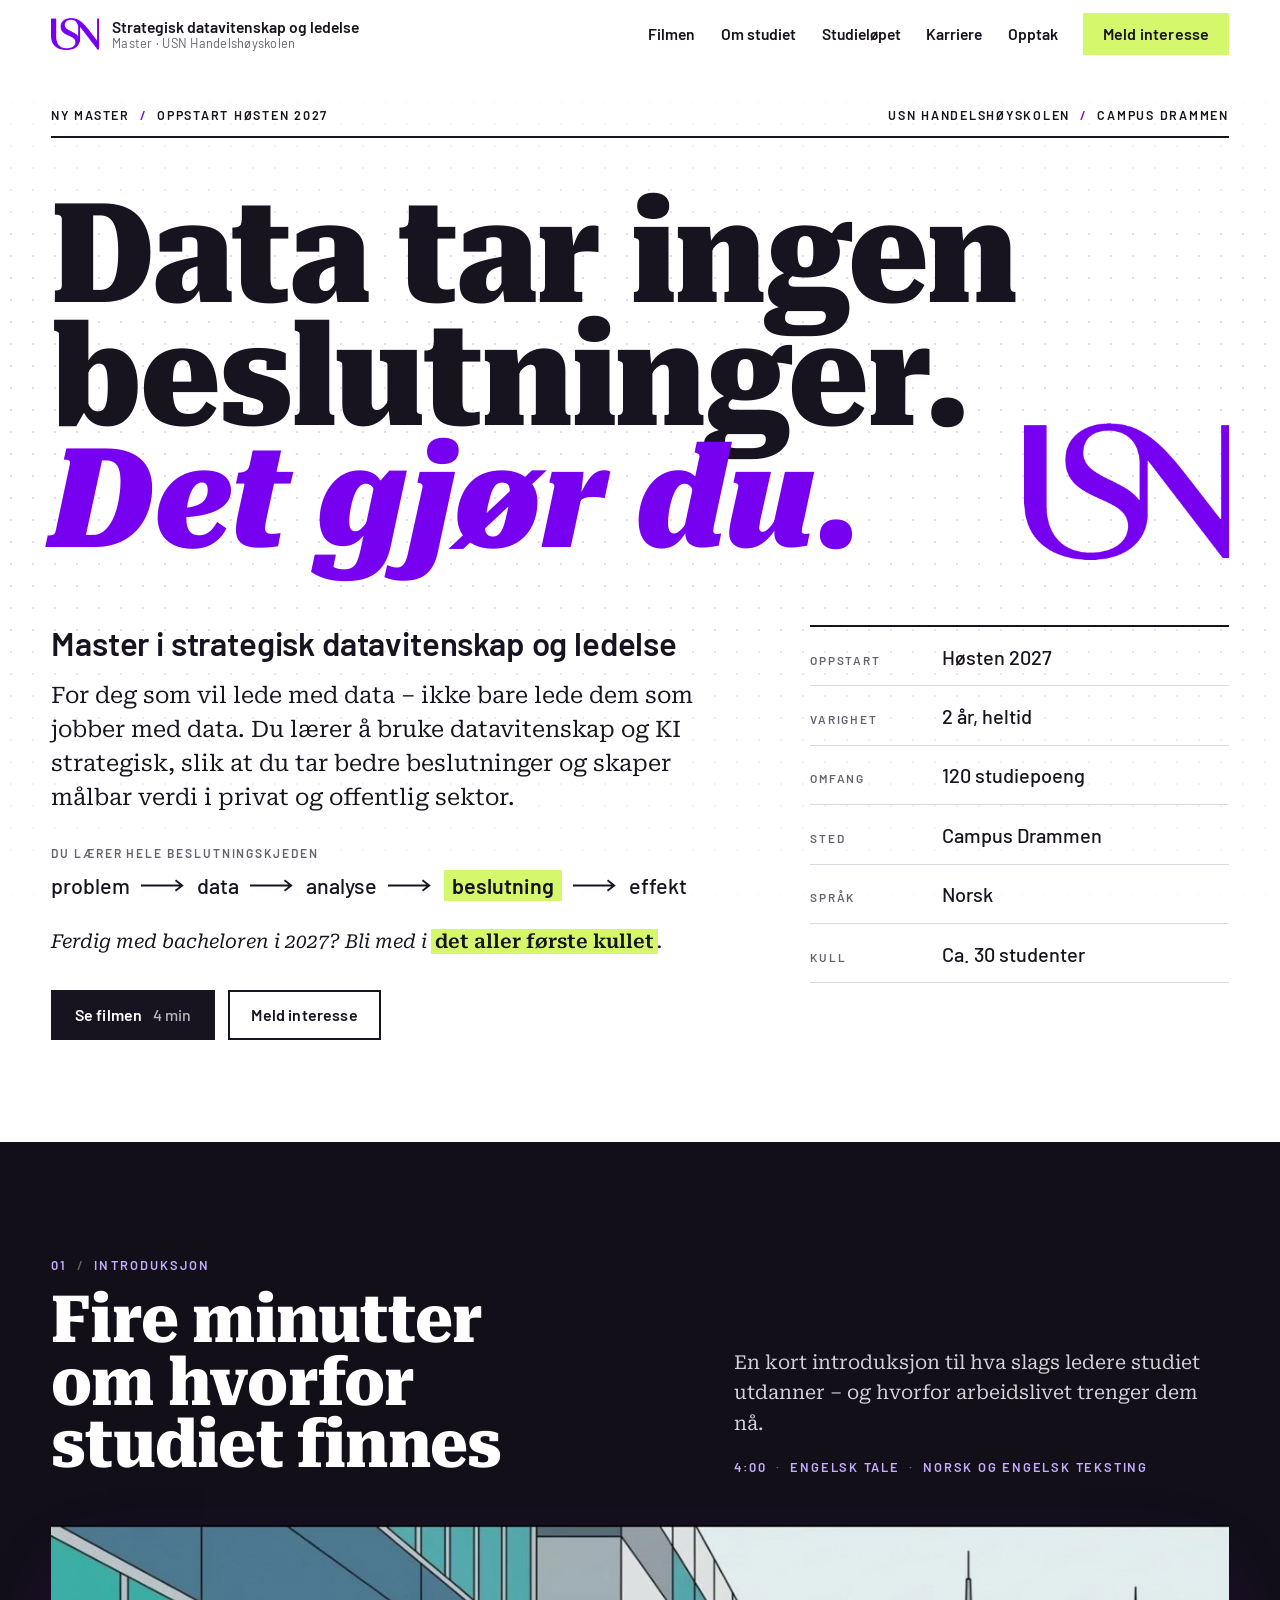
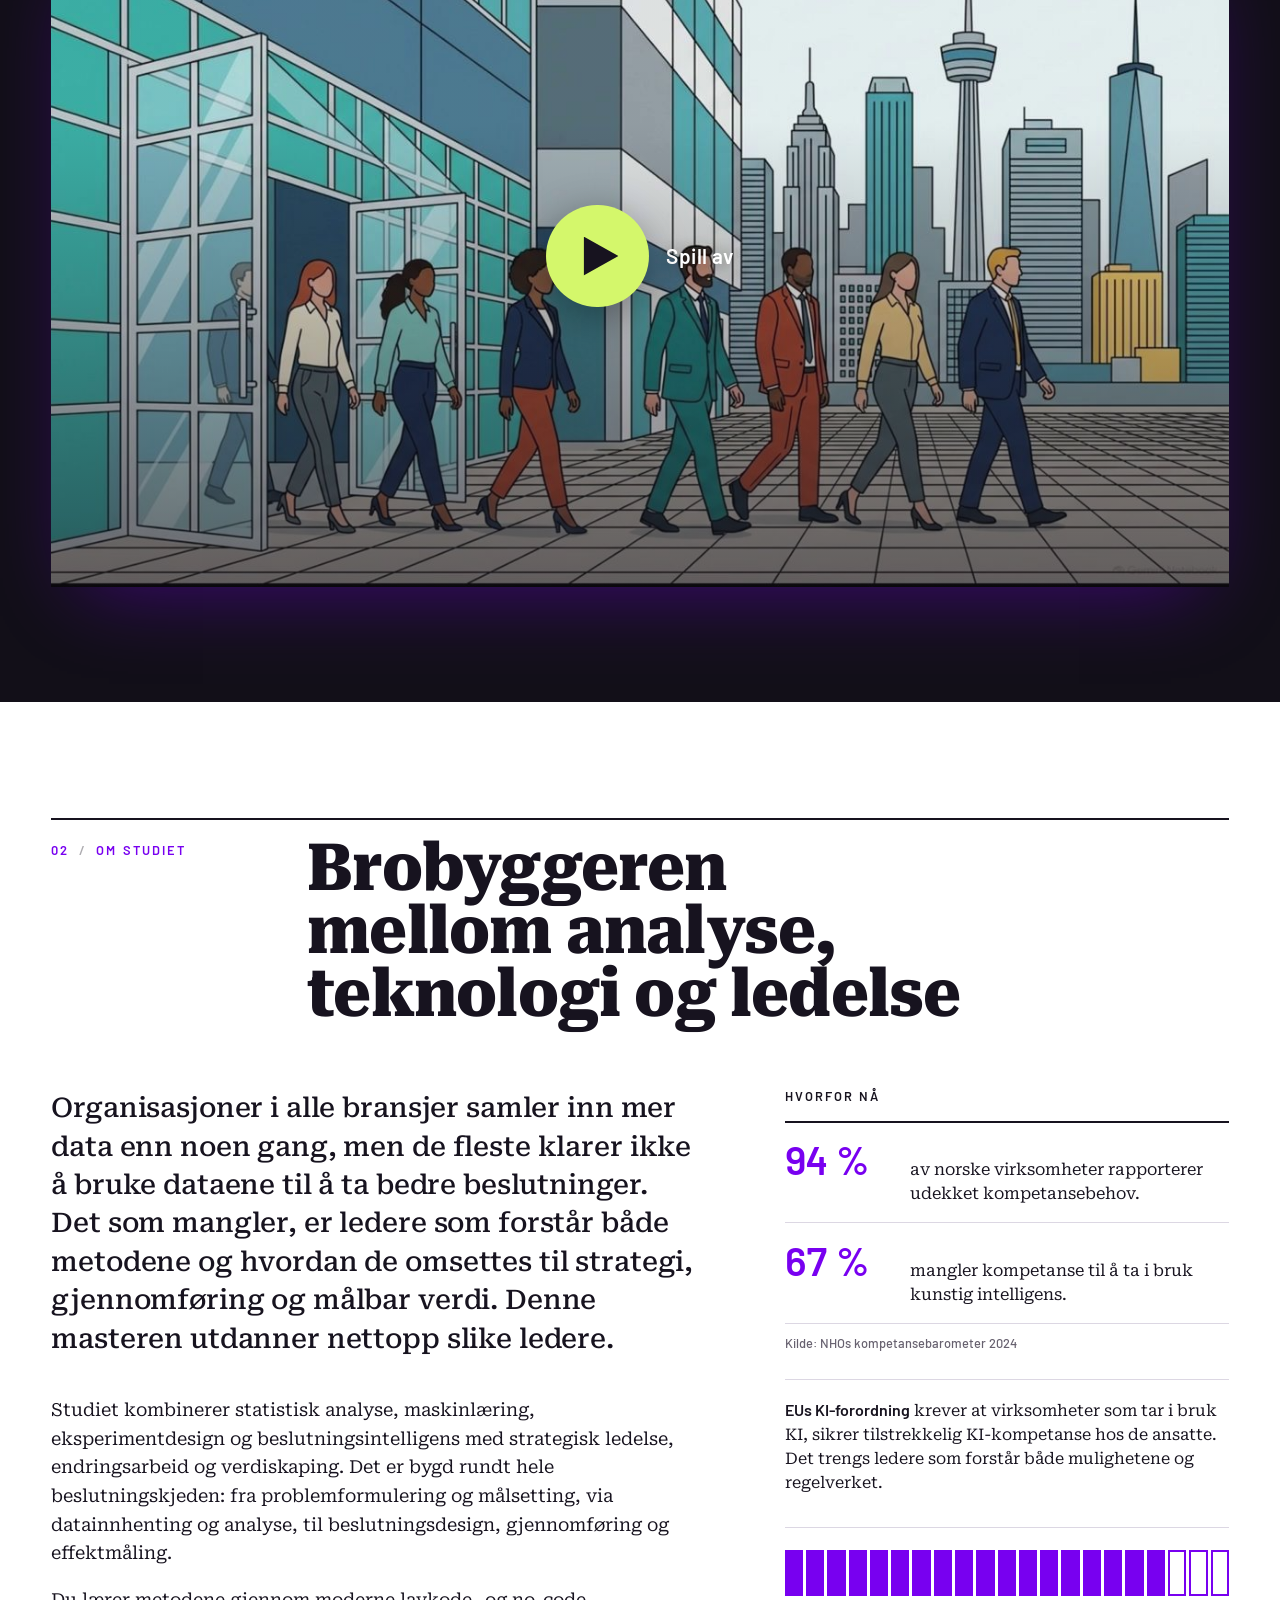
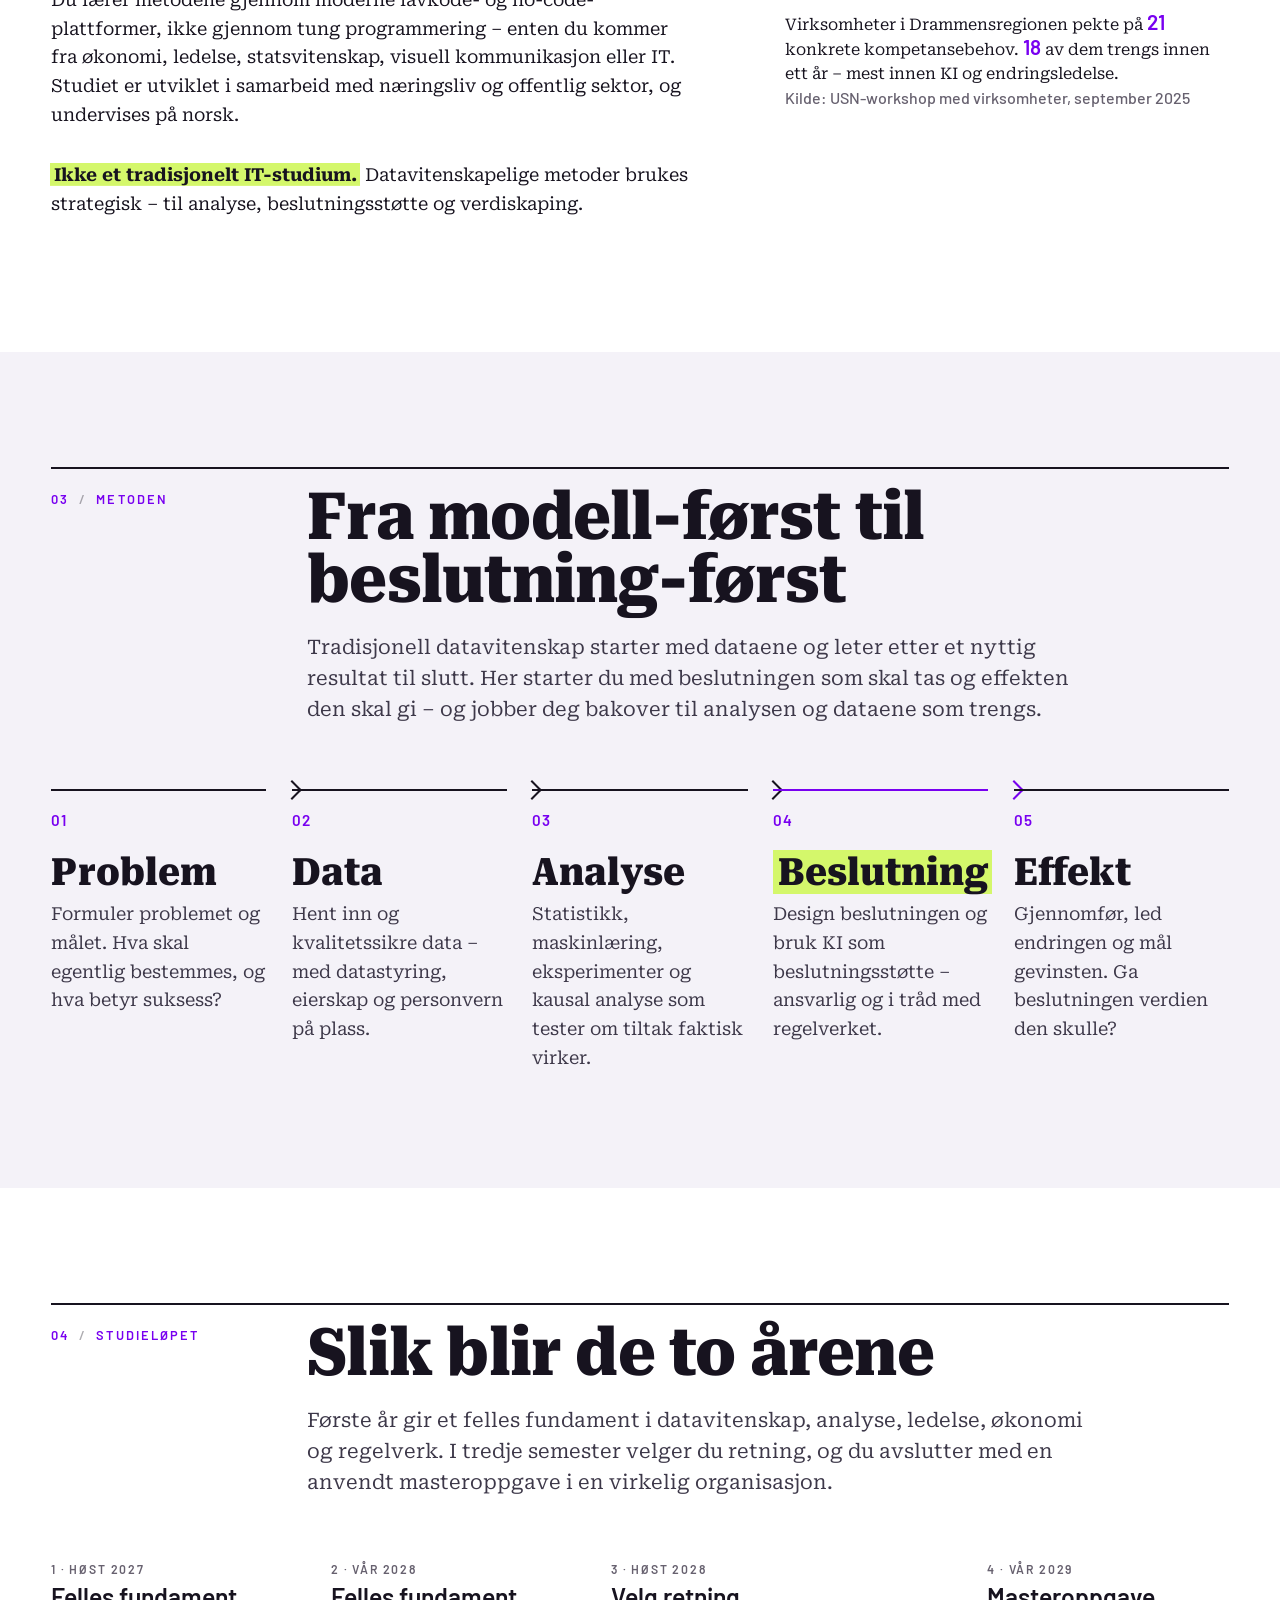
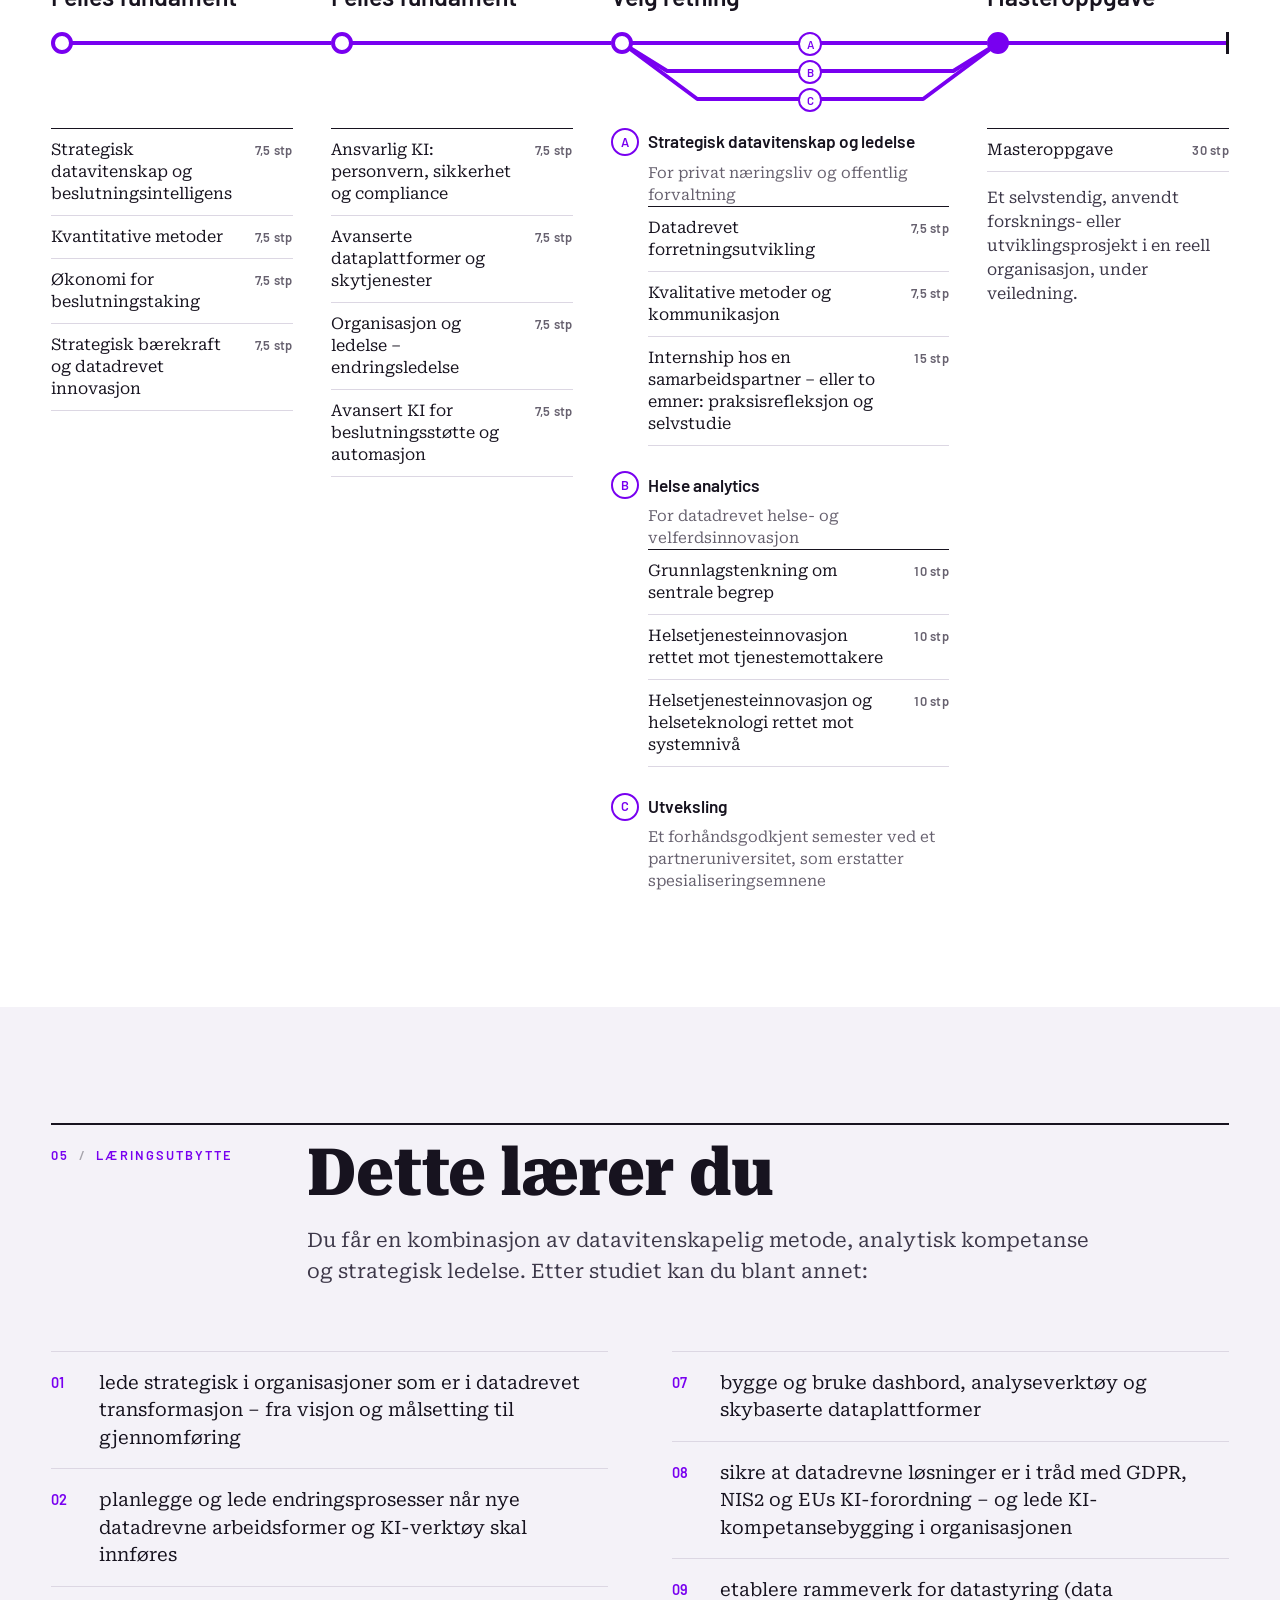
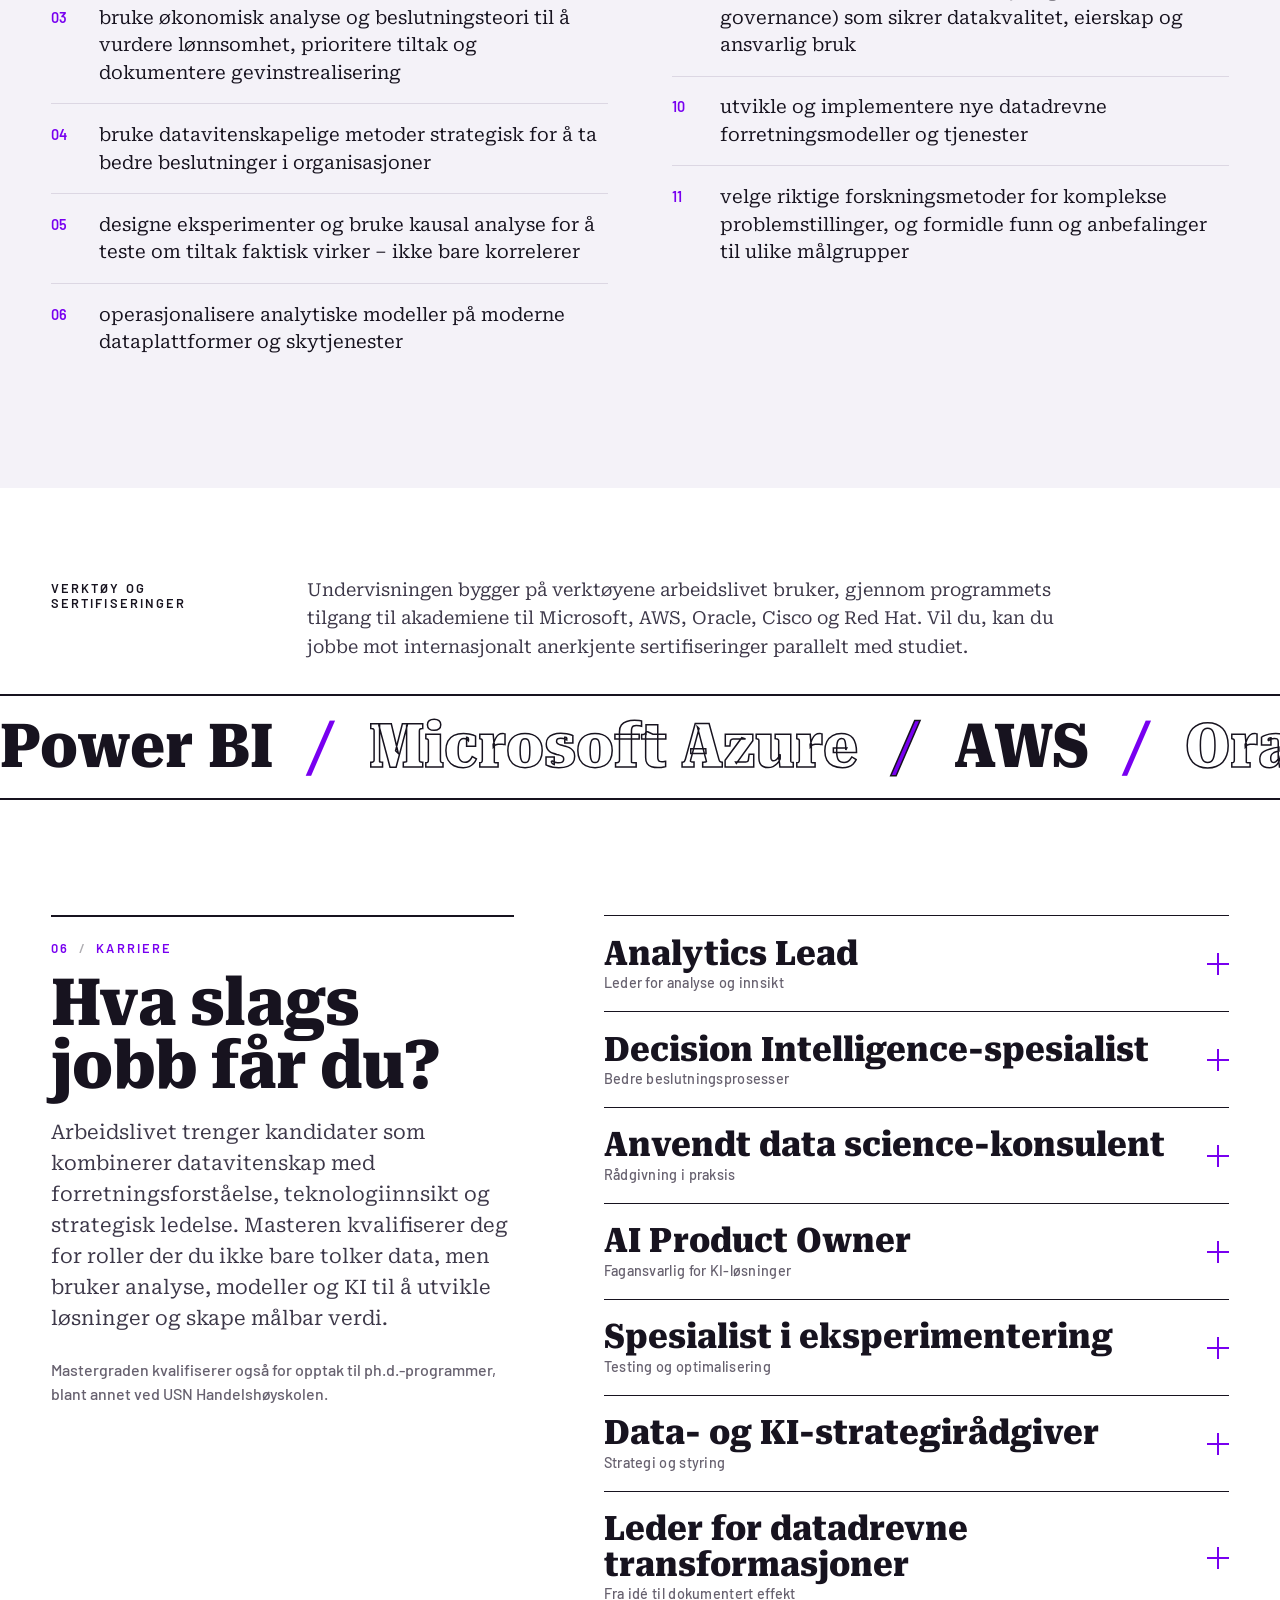
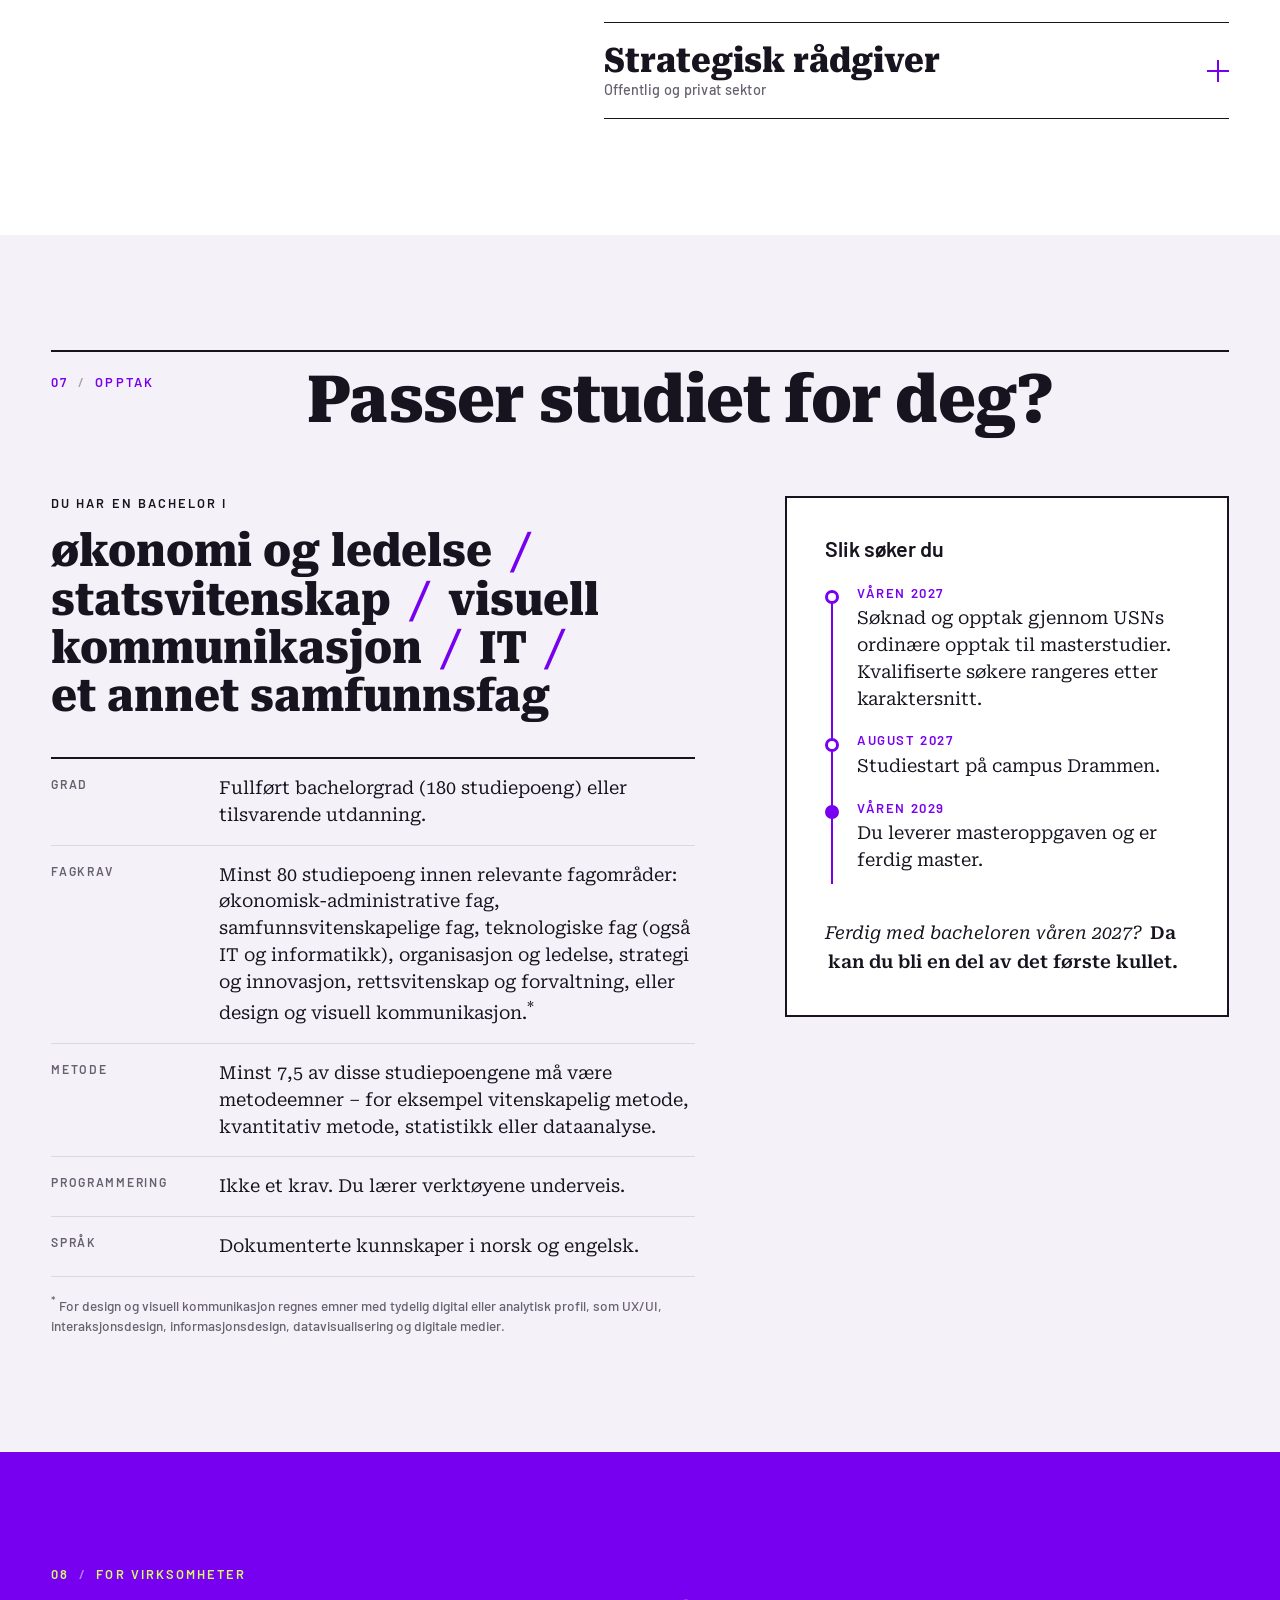
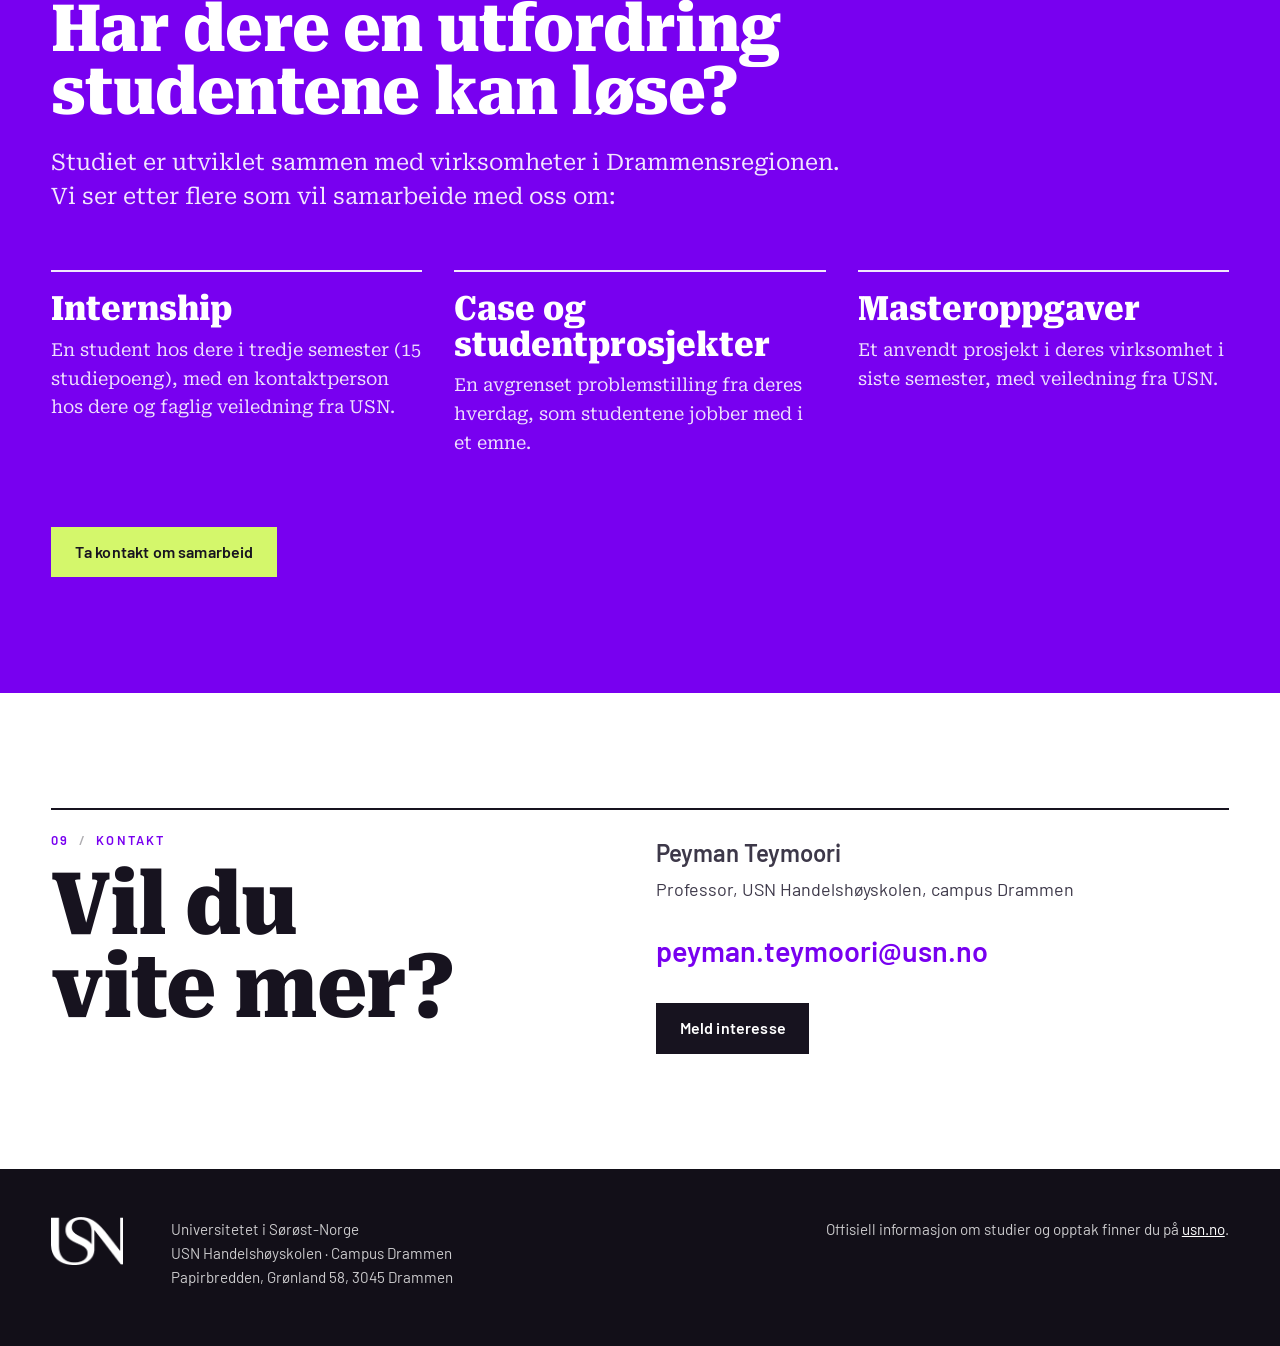
==== sdl/index.html @ 782afc00 "Add website for Master i strategisk datavitenskap og ledelse (/sdl/) Single-page static site with in" ====
<!doctype html>
<html lang="nb">
<head>
  <meta charset="utf-8">
  <meta name="viewport" content="width=device-width, initial-scale=1">
  <title>Master i strategisk datavitenskap og ledelse | USN Handelshøyskolen</title>
  <meta name="description" content="Ny master ved USN Handelshøyskolen i Drammen: lær å bruke datavitenskap og KI strategisk for bedre beslutninger og målbar verdi. To år, 120 studiepoeng, oppstart høsten 2027.">
  <meta name="theme-color" content="#ffffff">
  <link rel="canonical" href="https://peyman-t.github.io/sdl/">
  <link rel="icon" href="assets/img/favicon-32.png" sizes="32x32" type="image/png">
  <link rel="apple-touch-icon" href="assets/img/apple-touch-icon.png">
  <link rel="preload" href="assets/fonts/roboto-serif-normal.woff2" as="font" type="font/woff2" crossorigin>
  <link rel="preload" href="assets/fonts/barlow-600.woff2" as="font" type="font/woff2" crossorigin>
  <link rel="stylesheet" href="assets/css/style.css">

  <meta property="og:type" content="website">
  <meta property="og:locale" content="nb_NO">
  <meta property="og:site_name" content="USN Handelshøyskolen">
  <meta property="og:title" content="Master i strategisk datavitenskap og ledelse">
  <meta property="og:description" content="Data tar ingen beslutninger. Det gjør du. Ny master ved USN Handelshøyskolen, campus Drammen – oppstart høsten 2027.">
  <meta property="og:url" content="https://peyman-t.github.io/sdl/">
  <meta property="og:image" content="https://peyman-t.github.io/sdl/assets/img/og-image.png">
  <meta property="og:image:width" content="1200">
  <meta property="og:image:height" content="630">
  <meta name="twitter:card" content="summary_large_image">

  <script>document.documentElement.classList.add('js');</script>
  <script type="application/ld+json">
  {
    "@context": "https://schema.org",
    "@type": "EducationalOccupationalProgram",
    "name": "Master i strategisk datavitenskap og ledelse",
    "alternateName": "Master in Strategic Data Science and Management",
    "description": "Tverrfaglig masterprogram som kombinerer datavitenskapelige metoder og KI med strategisk ledelse, endringsledelse og verdiskaping.",
    "url": "https://peyman-t.github.io/sdl/",
    "provider": {
      "@type": "CollegeOrUniversity",
      "name": "Universitetet i Sørøst-Norge (USN), USN Handelshøyskolen",
      "url": "https://www.usn.no"
    },
    "educationalCredentialAwarded": "Mastergrad, 120 studiepoeng",
    "numberOfCredits": 120,
    "timeToComplete": "P2Y",
    "educationalProgramMode": "full-time",
    "inLanguage": "nb",
    "startDate": "2027-08",
    "maximumEnrollment": 30,
    "programPrerequisites": "Bachelorgrad (180 studiepoeng) med minst 80 studiepoeng i relevante fagområder, hvorav minst 7,5 studiepoeng metode.",
    "location": {
      "@type": "Place",
      "name": "USN campus Drammen",
      "address": {
        "@type": "PostalAddress",
        "streetAddress": "Grønland 58",
        "postalCode": "3045",
        "addressLocality": "Drammen",
        "addressCountry": "NO"
      }
    }
  }
  </script>
</head>
<body>
<a class="skip" href="#innhold">Hopp til innhold</a>

<header class="site-header">
  <div class="wrap header-inner">
    <a class="brand" href="#innhold">
      <img src="assets/img/usn-logo.png" alt="USN" width="48" height="32">
      <span class="brand-text"><b>Strategisk datavitenskap og ledelse</b><span>Master · USN Handelshøyskolen</span></span>
    </a>
    <button class="menu-toggle" type="button" aria-expanded="false" aria-controls="nav">Meny</button>
    <nav id="nav" class="nav" aria-label="Hovedmeny">
      <a href="#film">Filmen</a>
      <a href="#om">Om studiet</a>
      <a href="#studielopet">Studieløpet</a>
      <a href="#karriere">Karriere</a>
      <a href="#opptak">Opptak</a>
      <a class="btn btn--lime nav-cta" href="mailto:peyman.teymoori@usn.no?subject=Meld%20interesse%3A%20Master%20i%20strategisk%20datavitenskap%20og%20ledelse">Meld interesse</a>
    </nav>
  </div>
  <div class="progress" aria-hidden="true"></div>
</header>

<main id="innhold">

  <!-- ======================= HERO ======================= -->
  <section class="hero" id="start" aria-labelledby="hero-title">
    <div class="wrap">
      <div class="masthead">
        <span>Ny master <i>/</i> Oppstart høsten 2027</span>
        <span>USN Handelshøyskolen <i>/</i> Campus Drammen</span>
      </div>

      <div class="hero-head">
        <h1 id="hero-title"><span>Data tar ingen</span> <span>beslutninger.</span> <em>Det gjør du.</em></h1>
        <img class="hero-logo" src="assets/img/usn-logo.png" alt="" width="300" height="200">
      </div>

      <div class="hero-grid">
        <div class="hero-main">
          <p class="program">Master i strategisk datavitenskap og ledelse</p>
          <p class="lead">For deg som vil lede med data – ikke bare lede dem som jobber med data. Du lærer å bruke datavitenskap og KI strategisk, slik at du tar bedre beslutninger og skaper målbar verdi i privat og offentlig sektor.</p>

          <div class="chain">
            <p class="chain-k">Du lærer hele beslutningskjeden</p>
            <ol>
              <li>problem</li>
              <li>data</li>
              <li>analyse</li>
              <li class="is-key"><mark>beslutning</mark></li>
              <li>effekt</li>
            </ol>
          </div>

          <p class="first" data-reveal>Ferdig med bacheloren i 2027? Bli med i <mark class="marker">det aller første kullet</mark>.</p>

          <div class="actions">
            <a class="btn btn--ink" href="#film">Se filmen <span class="btn-meta">4 min</span></a>
            <a class="btn btn--line" href="mailto:peyman.teymoori@usn.no?subject=Meld%20interesse%3A%20Master%20i%20strategisk%20datavitenskap%20og%20ledelse">Meld interesse</a>
          </div>
        </div>

        <dl class="spec" aria-label="Fakta om studiet">
          <div><dt>Oppstart</dt><dd>Høsten 2027</dd></div>
          <div><dt>Varighet</dt><dd>2 år, heltid</dd></div>
          <div><dt>Omfang</dt><dd>120 studiepoeng</dd></div>
          <div><dt>Sted</dt><dd>Campus Drammen</dd></div>
          <div><dt>Språk</dt><dd>Norsk</dd></div>
          <div><dt>Kull</dt><dd>Ca. 30 studenter</dd></div>
        </dl>
      </div>
    </div>
  </section>

  <!-- ======================= FILM ======================= -->
  <section class="film" id="film" aria-labelledby="film-title">
    <div class="wrap">
      <div class="film-head">
        <div>
          <p class="kicker kicker--soft">01 <i>/</i> Introduksjon</p>
          <h2 id="film-title">Fire minutter om hvorfor studiet finnes</h2>
        </div>
        <div class="film-text">
          <p>En kort introduksjon til hva slags ledere studiet utdanner – og hvorfor arbeidslivet trenger dem nå.</p>
          <p class="film-meta">4:00 <i>·</i> Engelsk tale <i>·</i> Norsk og engelsk teksting</p>
        </div>
      </div>

      <figure class="player">
        <video controls preload="none" playsinline poster="assets/img/poster.jpg" width="1280" height="720">
          <source src="assets/video/sdl-720p.mp4" type="video/mp4" media="(max-width: 900px)">
          <source src="assets/video/sdl-1080p.mp4" type="video/mp4">
          <track kind="subtitles" src="assets/video/sdl-nb.vtt" srclang="nb" label="Norsk" default>
          <track kind="captions" src="assets/video/sdl-en.vtt" srclang="en" label="English">
          <p>Nettleseren din kan ikke spille av videoen. <a href="assets/video/sdl-1080p.mp4">Last ned filmen (MP4)</a>.</p>
        </video>
        <button class="play" type="button" aria-label="Spill av introduksjonsfilmen (4 minutter)">
          <span class="play-icon" aria-hidden="true"></span>
          <span class="play-text" aria-hidden="true">Spill av</span>
        </button>
      </figure>
    </div>
  </section>

  <!-- ======================= OM STUDIET ======================= -->
  <section class="section" id="om" aria-labelledby="om-title">
    <div class="wrap">
      <header class="sec-head">
        <p class="kicker">02 <i>/</i> Om studiet</p>
        <h2 id="om-title">Brobyggeren mellom analyse, teknologi og ledelse</h2>
      </header>

      <div class="om-grid">
        <div class="prose">
          <p class="big">Organisasjoner i alle bransjer samler inn mer data enn noen gang, men de fleste klarer ikke å bruke dataene til å ta bedre beslutninger. Det som mangler, er ledere som forstår både metodene og hvordan de omsettes til strategi, gjennomføring og målbar verdi. Denne masteren utdanner nettopp slike ledere.</p>
          <p>Studiet kombinerer statistisk analyse, maskinlæring, eksperimentdesign og beslutningsintelligens med strategisk ledelse, endringsarbeid og verdiskaping. Det er bygd rundt hele beslutningskjeden: fra problemformulering og målsetting, via datainnhenting og analyse, til beslutningsdesign, gjennomføring og effektmåling.</p>
          <p>Du lærer metodene gjennom moderne lavkode- og no-code-plattformer, ikke gjennom tung programmering – enten du kommer fra økonomi, ledelse, statsvitenskap, visuell kommunikasjon eller IT. Studiet er utviklet i samarbeid med næringsliv og offentlig sektor, og undervises på norsk.</p>
          <p class="callout" data-reveal><mark class="marker">Ikke et tradisjonelt IT-studium.</mark> Datavitenskapelige metoder brukes strategisk – til analyse, beslutningsstøtte og verdiskaping.</p>
        </div>

        <aside class="why" aria-labelledby="why-title">
          <h3 id="why-title" class="kicker kicker--ink">Hvorfor nå</h3>
          <dl class="stats">
            <div><dt>94&nbsp;%</dt><dd>av norske virksomheter rapporterer udekket kompetansebehov.</dd></div>
            <div><dt>67&nbsp;%</dt><dd>mangler kompetanse til å ta i bruk kunstig intelligens.</dd></div>
          </dl>
          <p class="src">Kilde: NHOs kompetansebarometer 2024</p>
          <p class="aiact"><strong>EUs KI-forordning</strong> krever at virksomheter som tar i bruk KI, sikrer tilstrekkelig KI-kompetanse hos de ansatte. Det trengs ledere som forstår både mulighetene og regelverket.</p>

          <div class="needs" data-reveal>
            <div class="bars" aria-hidden="true">
              <i style="--i:0"></i><i style="--i:1"></i><i style="--i:2"></i><i style="--i:3"></i><i style="--i:4"></i><i style="--i:5"></i><i style="--i:6"></i><i style="--i:7"></i><i style="--i:8"></i><i style="--i:9"></i><i style="--i:10"></i><i style="--i:11"></i><i style="--i:12"></i><i style="--i:13"></i><i style="--i:14"></i><i style="--i:15"></i><i style="--i:16"></i><i style="--i:17"></i><i class="o" style="--i:18"></i><i class="o" style="--i:19"></i><i class="o" style="--i:20"></i>
            </div>
            <p>Virksomheter i Drammensregionen pekte på <strong>21</strong> konkrete kompetansebehov. <strong>18</strong> av dem trengs innen ett år – mest innen KI og endringsledelse.</p>
            <p class="src">Kilde: USN-workshop med virksomheter, september 2025</p>
          </div>
        </aside>
      </div>
    </div>
  </section>

  <!-- ======================= METODEN ======================= -->
  <section class="section section--tint" id="metoden" aria-labelledby="metode-title">
    <div class="wrap">
      <header class="sec-head">
        <p class="kicker">03 <i>/</i> Metoden</p>
        <div>
          <h2 id="metode-title">Fra modell-først til beslutning-først</h2>
          <p class="sec-intro">Tradisjonell datavitenskap starter med dataene og leter etter et nyttig resultat til slutt. Her starter du med beslutningen som skal tas og effekten den skal gi – og jobber deg bakover til analysen og dataene som trengs.</p>
        </div>
      </header>

      <ol class="steps">
        <li><span class="n">01</span><h3>Problem</h3><p>Formuler problemet og målet. Hva skal egentlig bestemmes, og hva betyr suksess?</p></li>
        <li><span class="n">02</span><h3>Data</h3><p>Hent inn og kvalitetssikre data – med datastyring, eierskap og personvern på plass.</p></li>
        <li><span class="n">03</span><h3>Analyse</h3><p>Statistikk, maskinlæring, eksperimenter og kausal analyse som tester om tiltak faktisk virker.</p></li>
        <li class="is-key"><span class="n">04</span><h3><mark>Beslutning</mark></h3><p>Design beslutningen og bruk KI som beslutningsstøtte – ansvarlig og i tråd med regelverket.</p></li>
        <li><span class="n">05</span><h3>Effekt</h3><p>Gjennomfør, led endringen og mål gevinsten. Ga beslutningen verdien den skulle?</p></li>
      </ol>
    </div>
  </section>

  <!-- ======================= STUDIELØPET ======================= -->
  <section class="section" id="studielopet" aria-labelledby="lop-title">
    <div class="wrap">
      <header class="sec-head">
        <p class="kicker">04 <i>/</i> Studieløpet</p>
        <div>
          <h2 id="lop-title">Slik blir de to årene</h2>
          <p class="sec-intro">Første år gir et felles fundament i datavitenskap, analyse, ledelse, økonomi og regelverk. I tredje semester velger du retning, og du avslutter med en anvendt masteroppgave i en virkelig organisasjon.</p>
        </div>
      </header>

      <ol class="route" data-reveal>
        <li class="sem">
          <p class="when">1 · Høst 2027</p>
          <h3 class="what">Felles fundament</h3>
          <div class="stoprow" aria-hidden="true"><span class="stop"></span></div>
          <ul class="courses">
            <li><span>Strategisk datavitenskap og beslutningsintelligens</span><b>7,5 stp</b></li>
            <li><span>Kvantitative metoder</span><b>7,5 stp</b></li>
            <li><span>Økonomi for beslutningstaking</span><b>7,5 stp</b></li>
            <li><span>Strategisk bærekraft og datadrevet innovasjon</span><b>7,5 stp</b></li>
          </ul>
        </li>
        <li class="sem">
          <p class="when">2 · Vår 2028</p>
          <h3 class="what">Felles fundament</h3>
          <div class="stoprow" aria-hidden="true"><span class="stop"></span></div>
          <ul class="courses">
            <li><span>Ansvarlig KI: personvern, sikkerhet og compliance</span><b>7,5 stp</b></li>
            <li><span>Avanserte dataplattformer og skytjenester</span><b>7,5 stp</b></li>
            <li><span>Organisasjon og ledelse – endringsledelse</span><b>7,5 stp</b></li>
            <li><span>Avansert KI for beslutningsstøtte og automasjon</span><b>7,5 stp</b></li>
          </ul>
        </li>
        <li class="sem sem--branch">
          <p class="when">3 · Høst 2028</p>
          <h3 class="what">Velg retning</h3>
          <div class="stoprow" aria-hidden="true">
            <span class="stop"></span>
            <svg class="branch" viewBox="0 0 100 50" preserveAspectRatio="none" focusable="false">
              <path d="M0 0 L12 25 H88 L100 0"/>
              <path d="M0 0 L20 50 H80 L100 0"/>
            </svg>
            <span class="branch-tag" style="--y:0">A</span>
            <span class="branch-tag" style="--y:1">B</span>
            <span class="branch-tag" style="--y:2">C</span>
          </div>
          <div class="tracks">
            <section class="track" aria-label="Retning A: Strategisk datavitenskap og ledelse">
              <h4><span class="badge">A</span>Strategisk datavitenskap og ledelse</h4>
              <p class="track-for">For privat næringsliv og offentlig forvaltning</p>
              <ul class="courses">
                <li><span>Datadrevet forretningsutvikling</span><b>7,5 stp</b></li>
                <li><span>Kvalitative metoder og kommunikasjon</span><b>7,5 stp</b></li>
                <li><span>Internship hos en samarbeidspartner – eller to emner: praksisrefleksjon og selvstudie</span><b>15 stp</b></li>
              </ul>
            </section>
            <section class="track" aria-label="Retning B: Helse analytics">
              <h4><span class="badge">B</span>Helse analytics</h4>
              <p class="track-for">For datadrevet helse- og velferdsinnovasjon</p>
              <ul class="courses">
                <li><span>Grunnlagstenkning om sentrale begrep</span><b>10 stp</b></li>
                <li><span>Helsetjenesteinnovasjon rettet mot tjenestemottakere</span><b>10 stp</b></li>
                <li><span>Helsetjenesteinnovasjon og helseteknologi rettet mot systemnivå</span><b>10 stp</b></li>
              </ul>
            </section>
            <section class="track" aria-label="Retning C: Utveksling">
              <h4><span class="badge">C</span>Utveksling</h4>
              <p class="track-for">Et forhåndsgodkjent semester ved et partneruniversitet, som erstatter spesialiseringsemnene</p>
            </section>
          </div>
        </li>
        <li class="sem sem--end">
          <p class="when">4 · Vår 2029</p>
          <h3 class="what">Masteroppgave</h3>
          <div class="stoprow" aria-hidden="true"><span class="stop"></span></div>
          <ul class="courses">
            <li><span>Masteroppgave</span><b>30 stp</b></li>
          </ul>
          <p class="thesis">Et selvstendig, anvendt forsknings- eller utviklingsprosjekt i en reell organisasjon, under veiledning.</p>
        </li>
      </ol>
    </div>
  </section>

  <!-- ======================= LÆRINGSUTBYTTE ======================= -->
  <section class="section section--tint" id="laering" aria-labelledby="laering-title">
    <div class="wrap">
      <header class="sec-head">
        <p class="kicker">05 <i>/</i> Læringsutbytte</p>
        <div>
          <h2 id="laering-title">Dette lærer du</h2>
          <p class="sec-intro">Du får en kombinasjon av datavitenskapelig metode, analytisk kompetanse og strategisk ledelse. Etter studiet kan du blant annet:</p>
        </div>
      </header>
      <ol class="outcomes">
        <li>lede strategisk i organisasjoner som er i datadrevet transformasjon – fra visjon og målsetting til gjennomføring</li>
        <li>planlegge og lede endringsprosesser når nye datadrevne arbeidsformer og KI-verktøy skal innføres</li>
        <li>bruke økonomisk analyse og beslutningsteori til å vurdere lønnsomhet, prioritere tiltak og dokumentere gevinstrealisering</li>
        <li>bruke datavitenskapelige metoder strategisk for å ta bedre beslutninger i organisasjoner</li>
        <li>designe eksperimenter og bruke kausal analyse for å teste om tiltak faktisk virker – ikke bare korrelerer</li>
        <li>operasjonalisere analytiske modeller på moderne dataplattformer og skytjenester</li>
        <li>bygge og bruke dashbord, analyseverktøy og skybaserte dataplattformer</li>
        <li>sikre at datadrevne løsninger er i tråd med GDPR, NIS2 og EUs KI-forordning – og lede KI-kompetansebygging i organisasjonen</li>
        <li>etablere rammeverk for datastyring (data governance) som sikrer datakvalitet, eierskap og ansvarlig bruk</li>
        <li>utvikle og implementere nye datadrevne forretningsmodeller og tjenester</li>
        <li>velge riktige forskningsmetoder for komplekse problemstillinger, og formidle funn og anbefalinger til ulike målgrupper</li>
      </ol>
    </div>
  </section>

  <!-- ======================= VERKTØY ======================= -->
  <section class="tools" aria-labelledby="tools-title">
    <div class="wrap tools-head">
      <h2 id="tools-title" class="kicker kicker--ink">Verktøy og sertifiseringer</h2>
      <p>Undervisningen bygger på verktøyene arbeidslivet bruker, gjennom programmets tilgang til akademiene til Microsoft, AWS, Oracle, Cisco og Red Hat. Vil du, kan du jobbe mot internasjonalt anerkjente sertifiseringer parallelt med studiet.</p>
    </div>
    <div class="marquee" aria-hidden="true">
      <div class="marquee-track">
        <span>Power BI</span><span class="o">Microsoft Azure</span><span>AWS</span><span class="o">Oracle</span><span>Microsoft Learn for Educators</span><span class="o">AWS Academy</span><span>Oracle Academy</span><span class="o">Cisco Networking Academy</span><span>Red Hat Academy</span>
        <span>Power BI</span><span class="o">Microsoft Azure</span><span>AWS</span><span class="o">Oracle</span><span>Microsoft Learn for Educators</span><span class="o">AWS Academy</span><span>Oracle Academy</span><span class="o">Cisco Networking Academy</span><span>Red Hat Academy</span>
      </div>
    </div>
    <ul class="sr-only">
      <li>Power BI</li><li>Microsoft Azure</li><li>AWS</li><li>Oracle</li><li>Microsoft Learn for Educators</li><li>AWS Academy</li><li>Oracle Academy</li><li>Cisco Networking Academy</li><li>Red Hat Academy</li>
    </ul>
  </section>

  <!-- ======================= KARRIERE ======================= -->
  <section class="section" id="karriere" aria-labelledby="karriere-title">
    <div class="wrap career-grid">
      <header class="career-head">
        <p class="kicker">06 <i>/</i> Karriere</p>
        <h2 id="karriere-title">Hva slags jobb får du?</h2>
        <p class="sec-intro">Arbeidslivet trenger kandidater som kombinerer datavitenskap med forretningsforståelse, teknologiinnsikt og strategisk ledelse. Masteren kvalifiserer deg for roller der du ikke bare tolker data, men bruker analyse, modeller og KI til å utvikle løsninger og skape målbar verdi.</p>
        <p class="phd">Mastergraden kvalifiserer også for opptak til ph.d.-programmer, blant annet ved USN Handelshøyskolen.</p>
      </header>

      <div class="roles">
        <details>
          <summary><span class="role">Analytics Lead</span><span class="role-sub">Leder for analyse og innsikt</span></summary>
          <p>Led analytisk arbeid og koble data, modeller og beslutninger tettere sammen. Rollen passer i både privat og offentlig sektor, der behovet øker for folk som kombinerer analytisk dybde med strategisk forståelse.</p>
        </details>
        <details>
          <summary><span class="role">Decision Intelligence-spesialist</span><span class="role-sub">Bedre beslutningsprosesser</span></summary>
          <p>Bruk data, analytiske modeller, eksperimentering og KI til å forbedre beslutningsprosesser – i skjæringspunktet mellom datavitenskap, ledelse og operativ styring.</p>
        </details>
        <details>
          <summary><span class="role">Anvendt data science-konsulent</span><span class="role-sub">Rådgivning i praksis</span></summary>
          <p>Hjelp virksomheter å ta i bruk statistisk analyse, prediktive modeller, eksperimentdesign og moderne dataplattformer. Aktuelt i konsulentmiljøer, teknologiselskaper og større virksomheter med egne analyseteam.</p>
        </details>
        <details>
          <summary><span class="role">AI Product Owner</span><span class="role-sub">Fagansvarlig for KI-løsninger</span></summary>
          <p>Utvikle, prioriter og implementer KI- og analysebaserte løsninger som faktisk løser virksomhetens behov. Rollen krever at du forstår teknologi, data, verdiskaping og organisatorisk endring.</p>
        </details>
        <details>
          <summary><span class="role">Spesialist i eksperimentering</span><span class="role-sub">Testing og optimalisering</span></summary>
          <p>Design og evaluer tiltak med A/B-testing, kausal analyse og optimalisering for å finne ut hva som faktisk virker – særlig relevant i digitale virksomheter, markedsføring, tjenesteutvikling, helse og offentlig sektor.</p>
        </details>
        <details>
          <summary><span class="role">Data- og KI-strategirådgiver</span><span class="role-sub">Strategi og styring</span></summary>
          <p>Hjelp organisasjoner med datastrategi, styringsmodeller og ansvarlig bruk av KI. For deg som vil jobbe med digital transformasjon, governance, regelverk og strategisk utvikling.</p>
        </details>
        <details>
          <summary><span class="role">Leder for datadrevne transformasjoner</span><span class="role-sub">Fra idé til dokumentert effekt</span></summary>
          <p>Led innføringen av datadrevne arbeidsformer, analyseplattformer og KI-verktøy fra idé til dokumentert effekt – en nøkkelrolle i virksomheter som vil modernisere beslutningsprosessene sine.</p>
        </details>
        <details>
          <summary><span class="role">Strategisk rådgiver</span><span class="role-sub">Offentlig og privat sektor</span></summary>
          <p>Bruk analytiske metoder og datavitenskapelige verktøy til å støtte politikkutforming, ressursprioritering, tjenesteutvikling og virksomhetsstyring – i kommuner, direktorater, helseforetak, banker, forsikring og større organisasjoner.</p>
        </details>
      </div>
    </div>
  </section>

  <!-- ======================= OPPTAK ======================= -->
  <section class="section section--tint" id="opptak" aria-labelledby="opptak-title">
    <div class="wrap">
      <header class="sec-head">
        <p class="kicker">07 <i>/</i> Opptak</p>
        <h2 id="opptak-title">Passer studiet for deg?</h2>
      </header>

      <div class="adm-grid">
        <div>
          <p class="kicker kicker--ink">Du har en bachelor i</p>
          <p class="fields">økonomi og ledelse&nbsp;<i>/</i> statsvitenskap&nbsp;<i>/</i> visuell kommunikasjon&nbsp;<i>/</i> IT&nbsp;<i>/</i> et annet samfunnsfag</p>
          <dl class="reqs">
            <div><dt>Grad</dt><dd>Fullført bachelorgrad (180 studiepoeng) eller tilsvarende utdanning.</dd></div>
            <div><dt>Fagkrav</dt><dd>Minst 80 studiepoeng innen relevante fagområder: økonomisk-administrative fag, samfunnsvitenskapelige fag, teknologiske fag (også IT og informatikk), organisasjon og ledelse, strategi og innovasjon, rettsvitenskap og forvaltning, eller design og visuell kommunikasjon.<sup>*</sup></dd></div>
            <div><dt>Metode</dt><dd>Minst 7,5 av disse studiepoengene må være metodeemner – for eksempel vitenskapelig metode, kvantitativ metode, statistikk eller dataanalyse.</dd></div>
            <div><dt>Programmering</dt><dd>Ikke et krav. Du lærer verktøyene underveis.</dd></div>
            <div><dt>Språk</dt><dd>Dokumenterte kunnskaper i norsk og engelsk.</dd></div>
          </dl>
          <p class="fine"><sup>*</sup> For design og visuell kommunikasjon regnes emner med tydelig digital eller analytisk profil, som UX/UI, interaksjonsdesign, informasjonsdesign, datavisualisering og digitale medier.</p>
        </div>

        <aside class="apply" aria-labelledby="apply-title">
          <h3 id="apply-title">Slik søker du</h3>
          <ol class="timeline">
            <li><b>Våren 2027</b><span>Søknad og opptak gjennom USNs ordinære opptak til masterstudier. Kvalifiserte søkere rangeres etter karaktersnitt.</span></li>
            <li><b>August 2027</b><span>Studiestart på campus Drammen.</span></li>
            <li><b>Våren 2029</b><span>Du leverer masteroppgaven og er ferdig master.</span></li>
          </ol>
          <p class="apply-note" data-reveal>Ferdig med bacheloren våren 2027? <mark class="marker">Da kan du bli en del av det første kullet.</mark></p>
        </aside>
      </div>
    </div>
  </section>

  <!-- ======================= SAMARBEID ======================= -->
  <section class="partners" id="samarbeid" aria-labelledby="samarbeid-title">
    <div class="wrap">
      <div class="partners-head">
        <p class="kicker kicker--lime">08 <i>/</i> For virksomheter</p>
        <h2 id="samarbeid-title">Har dere en utfordring studentene kan løse?</h2>
        <p class="lead">Studiet er utviklet sammen med virksomheter i Drammensregionen. Vi ser etter flere som vil samarbeide med oss om:</p>
      </div>
      <ul class="offers">
        <li><h3>Internship</h3><p>En student hos dere i tredje semester (15 studiepoeng), med en kontaktperson hos dere og faglig veiledning fra USN.</p></li>
        <li><h3>Case og studentprosjekter</h3><p>En avgrenset problemstilling fra deres hverdag, som studentene jobber med i et emne.</p></li>
        <li><h3>Masteroppgaver</h3><p>Et anvendt prosjekt i deres virksomhet i siste semester, med veiledning fra USN.</p></li>
      </ul>
      <a class="btn btn--lime" href="mailto:peyman.teymoori@usn.no?subject=Samarbeid%3A%20Master%20i%20strategisk%20datavitenskap%20og%20ledelse">Ta kontakt om samarbeid</a>
    </div>
  </section>

  <!-- ======================= KONTAKT ======================= -->
  <section class="section contact" id="kontakt" aria-labelledby="kontakt-title">
    <div class="wrap contact-grid">
      <div>
        <p class="kicker">09 <i>/</i> Kontakt</p>
        <h2 id="kontakt-title">Vil du vite mer?</h2>
      </div>
      <div class="person">
        <p class="who">Peyman Teymoori</p>
        <p>Professor, USN Handelshøyskolen, campus Drammen</p>
        <a class="mail" href="mailto:peyman.teymoori@usn.no">peyman.teymoori@usn.no</a>
        <div class="actions">
          <a class="btn btn--ink" href="mailto:peyman.teymoori@usn.no?subject=Meld%20interesse%3A%20Master%20i%20strategisk%20datavitenskap%20og%20ledelse">Meld interesse</a>
        </div>
      </div>
    </div>
  </section>
</main>

<footer class="site-footer">
  <div class="wrap footer-inner">
    <img src="assets/img/usn-logo-white.png" alt="USN – Universitetet i Sørøst-Norge" width="72" height="48" loading="lazy">
    <p>Universitetet i Sørøst-Norge<br>USN Handelshøyskolen · Campus Drammen<br>Papirbredden, Grønland 58, 3045 Drammen</p>
    <p class="footer-note">Offisiell informasjon om studier og opptak finner du på <a href="https://www.usn.no">usn.no</a>.</p>
  </div>
</footer>

<script src="assets/js/main.js" defer></script>
</body>
</html>
---- sdl/assets/css/style.css ----
/* Master i strategisk datavitenskap og ledelse – USN Handelshøyskolen
   Redaksjonell serif (Roboto Serif) for stemmen, Barlow for data og grensesnitt.
   USN-lilla + lime markør, hårlinjer, linjekart. */

/* ---------- fonts (self-hosted, SIL OFL) ---------- */
@font-face {
  font-family: "Roboto Serif";
  src: url("../fonts/roboto-serif-normal.woff2") format("woff2");
  font-weight: 400 850; font-stretch: 70% 100%; font-style: normal; font-display: swap;
}
@font-face {
  font-family: "Roboto Serif";
  src: url("../fonts/roboto-serif-italic.woff2") format("woff2");
  font-weight: 400 850; font-stretch: 70% 100%; font-style: italic; font-display: swap;
}
@font-face { font-family: "Barlow"; src: url("../fonts/barlow-400.woff2") format("woff2"); font-weight: 400; font-display: swap; }
@font-face { font-family: "Barlow"; src: url("../fonts/barlow-500.woff2") format("woff2"); font-weight: 500; font-display: swap; }
@font-face { font-family: "Barlow"; src: url("../fonts/barlow-600.woff2") format("woff2"); font-weight: 600; font-display: swap; }

/* ---------- tokens ---------- */
:root {
  --paper: #ffffff;
  --ink: #17131f;
  --ink-2: #3d3849;
  --grey: #67616f;
  --rule: #dcd7e3;
  --tint: #f4f2f8;
  --violet: #7800f0;
  --violet-deep: #5200a6;
  --violet-soft: #c7adff;
  --lime: #d4f76b;
  --night: #120f18;

  --serif: "Roboto Serif", Georgia, "Times New Roman", serif;
  --sans: "Barlow", "Segoe UI", system-ui, -apple-system, sans-serif;

  --wrap: 1320px;
  --pad: clamp(1rem, 4vw, 3.5rem);
  --header-h: 68px;
  --ease: cubic-bezier(.2, .7, .2, 1);
}

/* ---------- base ---------- */
*, *::before, *::after { box-sizing: border-box; }
html {
  -webkit-text-size-adjust: 100%;
  scroll-behavior: smooth;
  scroll-padding-top: calc(var(--header-h) + 12px);
}
body {
  margin: 0;
  background: var(--paper);
  color: var(--ink);
  font-family: var(--serif);
  font-size: clamp(1rem, .96rem + .2vw, 1.125rem);
  line-height: 1.6;
  font-weight: 400;
  -webkit-font-smoothing: antialiased;
  text-rendering: optimizeLegibility;
  overflow-x: hidden;
}
img, video, svg { display: block; max-width: 100%; }
a { color: inherit; }
p { margin: 0 0 1em; }
h1, h2, h3, h4 { margin: 0; font-weight: 800; }
mark { background: var(--lime); color: var(--ink); }
:focus-visible { outline: 3px solid var(--violet); outline-offset: 3px; }

.wrap { width: min(100% - 2 * var(--pad), var(--wrap)); margin-inline: auto; }

.skip {
  position: absolute; left: 1rem; top: -4rem; z-index: 100;
  background: var(--ink); color: #fff; padding: .7rem 1rem;
  font: 600 1rem/1 var(--sans); text-decoration: none;
}
.skip:focus { top: 1rem; }
.sr-only {
  position: absolute !important; width: 1px; height: 1px; padding: 0; margin: -1px;
  overflow: hidden; clip: rect(0 0 0 0); white-space: nowrap; border: 0;
}

/* ---------- shared type ---------- */
.kicker {
  font: 600 .8rem/1.2 var(--sans);
  letter-spacing: .16em; text-transform: uppercase;
  color: var(--violet); margin: 0 0 1rem;
}
.kicker i { font-style: normal; color: var(--ink); opacity: .35; padding: 0 .35em; }
.kicker--ink { color: var(--ink); }
.kicker--soft { color: var(--violet-soft); }
.kicker--soft i { color: #fff; }
.kicker--lime { color: var(--lime); }
.kicker--lime i { color: #fff; opacity: .5; }

h2 {
  font-family: var(--serif);
  font-weight: 800; font-stretch: 76%;
  font-size: clamp(2.1rem, 1.2rem + 3.6vw, 4.4rem);
  line-height: .96; letter-spacing: -.012em;
  text-wrap: balance;
}
.sec-intro { font-size: clamp(1.05rem, 1rem + .35vw, 1.25rem); line-height: 1.55; color: var(--ink-2); max-width: 40em; margin: 1.25rem 0 0; }

/* the highlighter that sweeps in */
.marker {
  background: linear-gradient(var(--lime), var(--lime)) no-repeat 0 60% / 0% 100%;
  padding: .05em .2em; margin: 0 -.05em;
  -webkit-box-decoration-break: clone; box-decoration-break: clone;
  transition: background-size .9s var(--ease) .15s;
}
html:not(.js) .marker, .is-in .marker, .marker.is-in { background-size: 100% 100%; }

/* ---------- buttons ---------- */
.btn {
  display: inline-flex; align-items: center; gap: .65em;
  font: 600 1rem/1 var(--sans); letter-spacing: .01em;
  padding: .95em 1.35em; border: 2px solid var(--ink);
  text-decoration: none; cursor: pointer;
  transition: transform .18s var(--ease), box-shadow .18s var(--ease), background-color .18s;
}
.btn:hover { transform: translate(-3px, -3px); box-shadow: 3px 3px 0 var(--violet); }
.btn:active { transform: none; box-shadow: none; }
.btn--ink { background: var(--ink); color: #fff; }
.btn--line { background: transparent; color: var(--ink); }
.btn--lime { background: var(--lime); border-color: var(--lime); color: var(--ink); }
.btn--lime:hover { box-shadow: 3px 3px 0 var(--ink); }
.btn-meta { font-weight: 500; opacity: .7; }

/* ---------- header ---------- */
.site-header {
  position: sticky; top: 0; z-index: 50;
  background: rgba(255, 255, 255, .94);
  -webkit-backdrop-filter: saturate(1.4) blur(10px); backdrop-filter: saturate(1.4) blur(10px);
  border-bottom: 1px solid transparent;
  transition: border-color .2s;
}
.site-header.is-scrolled { border-bottom-color: var(--rule); }
.header-inner { height: var(--header-h); display: flex; align-items: center; justify-content: space-between; gap: 1.5rem; }
.brand { display: flex; align-items: center; gap: .8rem; text-decoration: none; min-width: 0; }
.brand img { width: 48px; height: auto; flex: none; }
.brand-text { display: flex; flex-direction: column; font-family: var(--sans); line-height: 1.15; min-width: 0; }
.brand-text b { font-weight: 600; font-size: .98rem; white-space: nowrap; overflow: hidden; text-overflow: ellipsis; }
.brand-text span { font-size: .8rem; color: var(--grey); letter-spacing: .02em; }

.nav { display: flex; align-items: center; gap: 1.6rem; font-family: var(--sans); font-weight: 600; font-size: .98rem; }
.nav a:not(.btn) { text-decoration: none; position: relative; padding: .3rem 0; }
.nav a:not(.btn)::after {
  content: ""; position: absolute; left: 0; right: 0; bottom: -2px; height: 6px;
  background: var(--lime); transform: scaleX(0); transform-origin: left; z-index: -1;
  transition: transform .25s var(--ease);
}
.nav a:not(.btn):hover::after, .nav a[aria-current="true"]::after { transform: scaleX(1); }
.nav .btn { padding: .7em 1.1em; }

.menu-toggle {
  display: none; font: 600 1rem/1 var(--sans); background: none; color: var(--ink);
  border: 2px solid var(--ink); padding: .6em 1em; cursor: pointer;
}

.progress {
  position: absolute; left: 0; bottom: -1px; height: 3px; width: 100%;
  background: var(--violet); transform-origin: 0 50%; transform: scaleX(0);
}
@supports (animation-timeline: scroll()) {
  .progress { animation: progress linear both; animation-timeline: scroll(root block); }
  @keyframes progress { to { transform: scaleX(1); } }
}

@media (max-width: 999px) {
  .menu-toggle { display: inline-block; }
  .nav {
    position: fixed; inset: var(--header-h) 0 auto 0; height: calc(100dvh - var(--header-h));
    flex-direction: column; align-items: flex-start; gap: .2rem;
    background: var(--paper); padding: 1.5rem var(--pad) 2rem;
    border-top: 1px solid var(--rule);
    opacity: 0; visibility: hidden; transform: translateY(-6px);
    transition: opacity .2s, transform .2s var(--ease), visibility 0s .2s;
  }
  .nav.is-open { opacity: 1; visibility: visible; transform: none; transition: opacity .2s, transform .2s var(--ease); }
  .nav a:not(.btn) { font-family: var(--serif); font-weight: 800; font-stretch: 78%; font-size: 2.1rem; line-height: 1.25; }
  .nav .btn { margin-top: 1.5rem; font-size: 1.05rem; padding: .95em 1.35em; }
  body.menu-open { overflow: hidden; }
}
@media (max-width: 520px) {
  .brand-text b { font-size: .86rem; white-space: normal; line-height: 1.15; }
  .brand-text span { display: none; }
}

/* ---------- hero ---------- */
.hero { position: relative; padding: clamp(1.25rem, 3vw, 2.5rem) 0 clamp(3.5rem, 8vw, 7rem); }
.hero::before {
  content: ""; position: absolute; inset: 0; z-index: -1; pointer-events: none;
  background-image: radial-gradient(circle, rgba(120, 0, 240, .16) 1.1px, transparent 1.4px);
  background-size: 22px 22px;
  -webkit-mask-image: linear-gradient(180deg, transparent 0%, #000 18%, #000 45%, transparent 85%);
  mask-image: linear-gradient(180deg, transparent 0%, #000 18%, #000 45%, transparent 85%);
}
.masthead {
  display: flex; justify-content: space-between; gap: .5rem 2rem; flex-wrap: wrap;
  font: 600 .78rem/1.3 var(--sans); letter-spacing: .14em; text-transform: uppercase;
  padding-bottom: .8rem; border-bottom: 2px solid var(--ink);
}
.masthead i { font-style: normal; color: var(--violet); padding: 0 .4em; }

.hero-head { position: relative; margin-top: clamp(1.5rem, 4.5vw, 3.5rem); }
h1 {
  font-family: var(--serif);
  font-weight: 850; font-stretch: 72%;
  /* the longest line ("Data tar ingen") is 6.85em wide: on phones keep it inside 100vw - 2 x 16px */
  font-size: clamp(2.4rem, min(1rem + 9.6vw, 14.1vw - .28rem), 9.6rem);
  line-height: .88; letter-spacing: -.016em;
}
h1 span, h1 em { display: block; }
h1 em { font-style: italic; color: var(--violet); }
.hero-logo {
  position: absolute; right: 0; bottom: .06em;
  width: clamp(120px, 16vw, 228px); height: auto;
}
@media (max-width: 760px) { .hero-logo { display: none; } }

.hero-grid { display: grid; gap: 2.75rem; margin-top: clamp(2rem, 5vw, 4rem); }
@media (min-width: 900px) {
  .hero-grid { grid-template-columns: minmax(0, 1.6fr) minmax(280px, 1fr); gap: clamp(3rem, 7vw, 7rem); align-items: start; }
}
.program { font: 600 clamp(1.45rem, 1.1rem + 1.2vw, 2.1rem)/1.15 var(--sans); margin: 0 0 1rem; letter-spacing: -.005em; }
.lead { font-size: clamp(1.12rem, 1rem + .55vw, 1.42rem); line-height: 1.5; max-width: 34em; margin-bottom: 1.9rem; }

.chain { margin-bottom: 1.6rem; }
.chain-k { font: 600 .75rem/1.2 var(--sans); letter-spacing: .16em; text-transform: uppercase; color: var(--grey); margin: 0 0 .6rem; }
.chain ol { list-style: none; margin: 0; padding: 0; display: flex; flex-wrap: wrap; align-items: center; row-gap: .4rem; font: 500 clamp(1.08rem, .95rem + .5vw, 1.35rem)/1.35 var(--sans); }
.chain li { display: flex; align-items: center; white-space: nowrap; }
/* arrow after each step, so a wrapped line ends on an arrow instead of starting with one */
.chain li:not(:last-child)::after {
  content: ""; width: 2.1em; height: .7em; margin: 0 .5em;
  background: currentColor;
  -webkit-mask: url("data:image/svg+xml,%3Csvg xmlns='http://www.w3.org/2000/svg' viewBox='0 0 30 10'%3E%3Cpath d='M0 5H27M23 1.5L27.5 5L23 8.5' fill='none' stroke='black' stroke-width='1.2'/%3E%3C/svg%3E") center / contain no-repeat;
  mask: url("data:image/svg+xml,%3Csvg xmlns='http://www.w3.org/2000/svg' viewBox='0 0 30 10'%3E%3Cpath d='M0 5H27M23 1.5L27.5 5L23 8.5' fill='none' stroke='black' stroke-width='1.2'/%3E%3C/svg%3E") center / contain no-repeat;
}
.chain mark { font-weight: 600; padding: .06em .38em; }
.first { font-style: italic; font-size: clamp(1.05rem, 1rem + .3vw, 1.2rem); margin-bottom: 2rem; }
.first .marker { font-style: normal; font-weight: 600; }
.actions { display: flex; flex-wrap: wrap; gap: .8rem; }

.spec { margin: 0; border-top: 2px solid var(--ink); font-family: var(--sans); }
.spec div { display: grid; grid-template-columns: 7.2rem 1fr; align-items: baseline; gap: 1rem; padding: .85rem 0 .8rem; border-bottom: 1px solid var(--rule); }
.spec dt { font-weight: 600; font-size: .74rem; letter-spacing: .15em; text-transform: uppercase; color: var(--grey); }
.spec dd { margin: 0; font-weight: 500; font-size: 1.25rem; }

/* ---------- film ---------- */
.film { background: var(--night); color: #fff; padding: clamp(4rem, 9vw, 7.5rem) 0; }
.film-head { display: grid; gap: 1.5rem; margin-bottom: clamp(2rem, 4vw, 3rem); }
@media (min-width: 900px) { .film-head { grid-template-columns: minmax(0, 1.25fr) minmax(0, 1fr); align-items: end; gap: 4rem; } }
.film h2 { color: #fff; }
.film-text p { color: rgba(255, 255, 255, .82); font-size: clamp(1.05rem, 1rem + .3vw, 1.2rem); }
.film-meta { font: 600 .8rem/1.4 var(--sans) !important; letter-spacing: .14em; text-transform: uppercase; color: var(--violet-soft) !important; margin: 0; }
.film-meta i { font-style: normal; color: #fff; opacity: .4; padding: 0 .35em; }

.player { position: relative; margin: 0; aspect-ratio: 16 / 9; background: #000; box-shadow: 0 30px 80px -30px rgba(120, 0, 240, .45); }
.player video { width: 100%; height: 100%; object-fit: cover; }
.play {
  position: absolute; inset: 0; width: 100%; height: 100%;
  display: flex; align-items: center; justify-content: center; gap: 1.1rem;
  border: 0; cursor: pointer; color: #fff;
  background: linear-gradient(180deg, rgba(18, 15, 24, .05) 30%, rgba(18, 15, 24, .55));
  font: 600 clamp(1rem, .9rem + .5vw, 1.35rem)/1 var(--sans); letter-spacing: .02em;
}
.play-icon {
  position: relative; width: clamp(64px, 8vw, 104px); aspect-ratio: 1; border-radius: 50%;
  background: var(--lime); transition: transform .25s var(--ease);
  box-shadow: 0 10px 40px rgba(0, 0, 0, .35);
}
.play-icon::after {
  content: ""; position: absolute; inset: 0; margin: auto; width: 34%; height: 38%;
  transform: translateX(10%); background: var(--ink);
  clip-path: polygon(0 0, 100% 50%, 0 100%);
}
.play:hover .play-icon { transform: scale(1.07); }
.play-text { text-shadow: 0 2px 16px rgba(0, 0, 0, .5); }
.player.is-playing .play { display: none; }
video::cue { font-family: "Barlow", "Segoe UI", sans-serif; background: rgba(18, 15, 24, .82); color: #fff; }

/* ---------- light sections ---------- */
.section { padding: clamp(4rem, 9vw, 8rem) 0; }
.section--tint { background: var(--tint); }
.sec-head { display: grid; gap: .75rem 2rem; border-top: 2px solid var(--ink); padding-top: 1.1rem; margin-bottom: clamp(2.25rem, 5vw, 4.25rem); }
.sec-head .kicker { margin: .35rem 0 0; }
@media (min-width: 900px) { .sec-head { grid-template-columns: 14rem minmax(0, 1fr); } }

/* om */
.om-grid { display: grid; gap: 3.5rem; }
@media (min-width: 1000px) { .om-grid { grid-template-columns: minmax(0, 1.45fr) minmax(300px, 1fr); gap: clamp(3rem, 7vw, 7rem); } }
.prose p { max-width: 38em; }
.prose .big { font-size: clamp(1.25rem, 1.05rem + .8vw, 1.7rem); line-height: 1.42; font-weight: 500; letter-spacing: -.005em; margin-bottom: 1.4em; }
.callout { font-size: 1.12rem; margin-top: 2rem; }
.callout .marker { font-weight: 700; }

.why { align-self: start; }
.stats { margin: 0; border-top: 2px solid var(--ink); }
.stats div { display: grid; grid-template-columns: 6.8rem 1fr; gap: 1rem; align-items: baseline; padding: 1.05rem 0; border-bottom: 1px solid var(--rule); }
.stats dt { font: 600 2.5rem/1 var(--sans); color: var(--violet); font-variant-numeric: tabular-nums; letter-spacing: -.01em; }
.stats dd { margin: 0; font-size: 1.02rem; line-height: 1.45; }
.src { font: 500 .8rem/1.4 var(--sans); color: var(--grey); margin: .7rem 0 0; }
.aiact { font-size: 1rem; line-height: 1.5; margin: 1.6rem 0 0; padding-top: 1.1rem; border-top: 1px solid var(--rule); }
.aiact strong { font-family: var(--sans); font-weight: 600; }
.needs { margin-top: 2rem; padding-top: 1.4rem; border-top: 1px solid var(--rule); }
.needs p { font-size: 1rem; line-height: 1.5; margin: 0; }
.needs strong { font: 600 1.3rem/1 var(--sans); color: var(--violet); }
.bars { display: grid; grid-template-columns: repeat(21, 1fr); gap: 3px; height: 46px; margin-bottom: 1rem; }
.bars i { display: block; background: var(--violet); transform-origin: 50% 100%; }
.bars i.o { background: transparent; box-shadow: inset 0 0 0 2px var(--violet); }
.js .needs:not(.is-in) .bars i { transform: scaleY(.08); }
.js .bars i { transition: transform .55s var(--ease); transition-delay: calc(var(--i) * 32ms); }

/* metoden */
.steps { list-style: none; margin: 0; padding: 0; display: grid; gap: 0; }
.steps li { position: relative; padding: 1.4rem 0 1.6rem 4.2rem; border-top: 2px solid var(--ink); }
.steps .n { position: absolute; left: 0; top: 1.55rem; font: 600 .95rem/1 var(--sans); color: var(--violet); letter-spacing: .06em; }
.steps h3 { font-family: var(--serif); font-weight: 800; font-stretch: 78%; font-size: clamp(1.8rem, 1.4rem + 1.2vw, 2.5rem); line-height: 1; margin-bottom: .55rem; }
.steps h3 mark { padding: 0 .12em; }
.steps p { margin: 0; color: var(--ink-2); max-width: 26em; }
.steps .is-key { border-top-color: var(--violet); }
@media (min-width: 1000px) {
  .steps { grid-template-columns: repeat(5, minmax(0, 1fr)); gap: 0 1.6rem; }
  .steps li { padding: 1.4rem 0 0; }
  .steps .n { position: static; display: block; margin-bottom: 1.6rem; }
  .steps li:not(:last-child)::after {
    content: ""; position: absolute; top: -8px; right: -1.6rem; width: 14px; height: 14px;
    border-top: 2px solid var(--ink); border-right: 2px solid var(--ink); transform: translateX(50%) rotate(45deg);
    background: var(--tint);
  }
  .steps li.is-key::after { border-color: var(--violet); }
}

/* studieløpet – linjekartet */
.route { list-style: none; margin: 0; padding: 0; display: grid; gap: 2.75rem; position: relative; --gap: 2.4rem; }
.route::before {
  content: ""; position: absolute; left: 9px; top: .5rem; bottom: 1rem; width: 4px;
  background: var(--violet); border-radius: 2px; transform-origin: top;
}
.sem { position: relative; padding-left: 2.75rem; min-width: 0; }
.sem::before {
  content: ""; position: absolute; left: 0; top: .1rem; width: 22px; height: 22px; border-radius: 50%;
  background: var(--paper); border: 4px solid var(--violet);
}
.sem--end::before { background: var(--violet); }
.when { font: 600 .76rem/1.3 var(--sans); letter-spacing: .15em; text-transform: uppercase; color: var(--grey); margin: 0 0 .25rem; }
.what { font: 600 clamp(1.3rem, 1.1rem + .6vw, 1.55rem)/1.2 var(--sans); }
.stoprow { display: none; }
.courses { list-style: none; margin: 1rem 0 0; padding: 0; border-top: 1px solid var(--ink); }
.courses li { display: flex; justify-content: space-between; align-items: baseline; gap: 1rem; padding: .62rem 0; border-bottom: 1px solid var(--rule); font-size: 1rem; line-height: 1.38; hyphens: auto; overflow-wrap: break-word; }
.courses li span { min-width: 0; overflow-wrap: anywhere; }
.courses b { font: 600 .8rem/1 var(--sans); color: var(--grey); white-space: nowrap; letter-spacing: .02em; }
.tracks { display: grid; gap: 1.6rem; margin-top: 1rem; }
.track h4 { display: flex; align-items: center; gap: .6rem; font: 600 1.08rem/1.25 var(--sans); }
.badge {
  display: inline-grid; place-items: center; flex: none; width: 1.75rem; height: 1.75rem; border-radius: 50%;
  border: 2px solid var(--violet); color: var(--violet); font: 600 .8rem/1 var(--sans); background: var(--paper);
}
.track-for { color: var(--grey); font-size: .95rem; line-height: 1.45; margin: .35rem 0 0 2.35rem; }
.track .courses { margin-left: 2.35rem; }
.thesis { margin: .9rem 0 0; color: var(--ink-2); font-size: 1rem; line-height: 1.5; }

.js .route:not(.is-in)::before { transform: scaleY(0); }
.js .route::before { transition: transform 1.2s var(--ease); }

@media (min-width: 1000px) {
  .route { grid-template-columns: minmax(0, 1fr) minmax(0, 1fr) minmax(0, 1.4fr) minmax(0, 1fr); gap: 0 var(--gap); }
  .route::before, .sem::before { display: none; }
  .sem { padding-left: 0; }
  .stoprow { display: block; position: relative; height: 22px; margin: 1.3rem 0 4.6rem; }
  .stoprow::before {
    content: ""; position: absolute; left: 11px; right: calc(-1 * var(--gap)); top: 9px; height: 4px;
    background: var(--violet); transform-origin: left;
  }
  .stop { position: relative; z-index: 2; display: block; width: 22px; height: 22px; border-radius: 50%; background: var(--paper); border: 4px solid var(--violet); }
  .sem--end .stop { background: var(--violet); }
  .sem--end .stoprow::before { right: 0; }
  .sem--end .stoprow::after { content: ""; position: absolute; right: 0; top: 0; width: 3px; height: 22px; background: var(--ink); }
  .branch {
    position: absolute; left: 11px; top: 11px; z-index: 1;
    width: calc(100% + var(--gap)); max-width: none; height: 56px; overflow: visible;
  }
  .branch path { fill: none; stroke: var(--violet); stroke-width: 4; stroke-linejoin: round; vector-effect: non-scaling-stroke; }
  .branch-tag {
    position: absolute; z-index: 3; left: calc(11px + (100% + var(--gap)) / 2); top: calc(var(--y) * 28px);
    transform: translateX(-50%); width: 24px; height: 24px; border-radius: 50%;
    display: grid; place-items: center; background: var(--paper); border: 2px solid var(--violet);
    color: var(--violet); font: 600 .72rem/1 var(--sans);
  }
  .courses { margin-top: 0; }
  .tracks { margin-top: 0; }

  .js .route:not(.is-in) .stoprow::before { transform: scaleX(0); }
  .js .route .stoprow::before { transition: transform .7s var(--ease); }
  .js .route .sem:nth-child(2) .stoprow::before { transition-delay: .35s; }
  .js .route .sem:nth-child(3) .stoprow::before { transition-delay: .7s; }
  .js .route .sem:nth-child(4) .stoprow::before { transition-delay: 1.05s; }
  .js .route:not(.is-in) .branch, .js .route:not(.is-in) .branch-tag { opacity: 0; }
  .js .route .branch, .js .route .branch-tag { transition: opacity .6s .9s; }
}

/* læringsutbytte */
.outcomes { list-style: none; margin: 0; padding: 0; counter-reset: lo; column-gap: clamp(2rem, 5vw, 5rem); }
@media (min-width: 900px) { .outcomes { columns: 2; } }
.outcomes li { counter-increment: lo; display: grid; grid-template-columns: 3rem 1fr; padding: 1.05rem 0; border-top: 1px solid var(--rule); font-size: clamp(1.02rem, 1rem + .2vw, 1.15rem); line-height: 1.5; break-inside: avoid; }
.outcomes li::before { content: counter(lo, decimal-leading-zero); font: 600 .9rem/1.9 var(--sans); color: var(--violet); }

/* verktøy – rullende bånd */
.tools { padding: clamp(3.5rem, 7vw, 5.5rem) 0 0; }
.tools-head { display: grid; gap: .5rem 2rem; margin-bottom: 2rem; }
@media (min-width: 900px) { .tools-head { grid-template-columns: 14rem minmax(0, 1fr); } }
.tools-head .kicker { margin-top: .3rem; }
.tools-head p { max-width: 44em; color: var(--ink-2); margin: 0; }
.marquee { overflow: hidden; border-block: 2px solid var(--ink); }
.marquee-track { display: flex; width: max-content; animation: marquee 48s linear infinite; }
.marquee span {
  font-family: var(--serif); font-weight: 800; font-stretch: 74%;
  font-size: clamp(2.2rem, 1.4rem + 3vw, 4.4rem); line-height: 1; white-space: nowrap;
  padding: 1.3rem 0;
}
.marquee span::after { content: "/"; color: var(--violet); padding: 0 .55em; font-weight: 500; }
.marquee span.o { color: transparent; -webkit-text-stroke: 1.5px var(--ink); }
.marquee:hover .marquee-track { animation-play-state: paused; }
@keyframes marquee { to { transform: translateX(-50%); } }

/* karriere */
.career-grid { display: grid; gap: 2.5rem; }
@media (min-width: 1000px) {
  .career-grid { grid-template-columns: minmax(0, 1fr) minmax(0, 1.35fr); gap: clamp(3rem, 7vw, 7rem); }
  .career-head { position: sticky; top: calc(var(--header-h) + 2rem); align-self: start; }
}
.career-head { border-top: 2px solid var(--ink); padding-top: 1.1rem; }
.career-head .kicker { margin-top: .35rem; }
.career-head h2 { margin-top: .5rem; }
.phd { font: 500 1rem/1.5 var(--sans); color: var(--grey); margin-top: 1.5rem; }
.roles { border-bottom: 1px solid var(--ink); }
.roles details { border-top: 1px solid var(--ink); }
.roles summary {
  list-style: none; cursor: pointer;
  display: grid; grid-template-columns: minmax(0, 1fr) auto; align-items: center; gap: .2rem 1.5rem;
  padding: 1.2rem 0 1.15rem;
}
.roles summary::-webkit-details-marker { display: none; }
.roles summary::after {
  content: ""; grid-column: 2; grid-row: 1 / span 2; width: 22px; height: 22px;
  background:
    linear-gradient(var(--violet), var(--violet)) center / 100% 2px no-repeat,
    linear-gradient(var(--violet), var(--violet)) center / 2px 100% no-repeat;
  transition: transform .25s var(--ease);
}
.roles details[open] summary::after { transform: rotate(45deg); }
.role {
  grid-column: 1;
  font-family: var(--serif); font-weight: 800; font-stretch: 78%;
  font-size: clamp(1.45rem, 1.15rem + 1.2vw, 2.3rem); line-height: 1.05;
  justify-self: start;
  background: linear-gradient(var(--lime), var(--lime)) no-repeat 0 85% / 0% 40%;
  transition: background-size .35s var(--ease);
}
.roles summary:hover .role, .roles details[open] .role { background-size: 100% 40%; }
.role-sub { grid-column: 1; font: 500 .9rem/1.3 var(--sans); color: var(--grey); letter-spacing: .02em; }
.roles details p { margin: 0; padding: 0 3rem 1.5rem 0; max-width: 40em; color: var(--ink-2); }

/* opptak */
.adm-grid { display: grid; gap: 3rem; }
@media (min-width: 1000px) { .adm-grid { grid-template-columns: minmax(0, 1.45fr) minmax(300px, 1fr); gap: clamp(3rem, 7vw, 7rem); } }
.fields {
  font-family: var(--serif); font-weight: 800; font-stretch: 76%;
  font-size: clamp(1.7rem, 1.2rem + 2vw, 3rem); line-height: 1.08; margin: 0 0 2.25rem; text-wrap: balance;
}
.fields i { font-style: normal; color: var(--violet); font-weight: 500; padding: 0 .15em; }
.reqs { margin: 0; border-top: 2px solid var(--ink); }
.reqs div { display: grid; grid-template-columns: 9rem 1fr; gap: .4rem 1.5rem; padding: 1rem 0; border-bottom: 1px solid var(--rule); }
.reqs dt { font: 600 .76rem/1.6 var(--sans); letter-spacing: .14em; text-transform: uppercase; color: var(--grey); }
.reqs dd { margin: 0; line-height: 1.5; }
@media (max-width: 560px) { .reqs div { grid-template-columns: 1fr; } }
.fine { font: 500 .85rem/1.5 var(--sans); color: var(--grey); margin: 1rem 0 0; }
.apply { background: var(--paper); padding: clamp(1.5rem, 3vw, 2.4rem); align-self: start; border: 2px solid var(--ink); }
.apply h3 { font: 600 1.35rem/1.2 var(--sans); margin-bottom: 1.4rem; }
.timeline { list-style: none; margin: 0 0 1.6rem; padding: 0; position: relative; }
.timeline::before { content: ""; position: absolute; left: 6px; top: .5rem; bottom: .6rem; width: 2px; background: var(--violet); }
.timeline li { position: relative; padding: 0 0 1.25rem 2rem; display: grid; gap: .2rem; }
.timeline li::before { content: ""; position: absolute; left: 0; top: .32rem; width: 14px; height: 14px; border-radius: 50%; background: var(--paper); border: 3px solid var(--violet); }
.timeline li:last-child::before { background: var(--violet); }
.timeline b { font: 600 .82rem/1.3 var(--sans); letter-spacing: .12em; text-transform: uppercase; color: var(--violet); }
.timeline span { line-height: 1.5; }
.apply-note { margin: 0; font-style: italic; }
.apply-note .marker { font-style: normal; font-weight: 600; }

/* samarbeid */
.partners { background: var(--violet); color: #fff; padding: clamp(4rem, 9vw, 7.5rem) 0; }
.partners h2 { color: #fff; max-width: 15em; }
.partners .lead { color: rgba(255, 255, 255, .9); margin: 1.4rem 0 0; max-width: 36em; }
.partners-head { margin-bottom: clamp(2.25rem, 5vw, 3.5rem); }
.offers { list-style: none; margin: 0 0 2.75rem; padding: 0; display: grid; gap: 0 2rem; }
@media (min-width: 900px) { .offers { grid-template-columns: repeat(3, minmax(0, 1fr)); } }
.offers li { border-top: 2px solid rgba(255, 255, 255, .9); padding: 1.2rem 0 1.6rem; }
.offers h3 { font-family: var(--serif); font-weight: 800; font-stretch: 78%; font-size: clamp(1.6rem, 1.3rem + 1vw, 2.2rem); line-height: 1.05; margin-bottom: .6rem; color: #fff; }
.offers p { margin: 0; color: rgba(255, 255, 255, .88); }

/* kontakt */
.contact-grid { display: grid; gap: 2rem; border-top: 2px solid var(--ink); padding-top: 1.1rem; }
@media (min-width: 900px) { .contact-grid { grid-template-columns: minmax(0, 1fr) minmax(0, 1fr); align-items: start; } }
.contact .kicker { margin-top: .35rem; }
.contact h2 { font-size: clamp(2.6rem, 1.4rem + 5vw, 6rem); margin-top: .4rem; }
.person { font-family: var(--sans); padding-top: .4rem; }
.who { font-weight: 600; font-size: 1.5rem; margin: 0 0 .2rem; }
.person p { color: var(--ink-2); }
.mail {
  display: inline-block; font-weight: 600; font-size: clamp(1.25rem, 1rem + 1vw, 1.9rem);
  color: var(--violet); text-decoration: none; margin: .4rem 0 1.8rem; overflow-wrap: anywhere;
  background: linear-gradient(var(--lime), var(--lime)) no-repeat 0 92% / 0% 30%; transition: background-size .3s var(--ease);
}
.mail:hover { background-size: 100% 30%; }

/* footer */
.site-footer { background: var(--night); color: rgba(255, 255, 255, .78); padding: 3rem 0 3.5rem; font-family: var(--sans); font-size: .95rem; }
.footer-inner { display: grid; gap: 1.5rem; align-items: start; }
@media (min-width: 800px) { .footer-inner { grid-template-columns: auto 1fr auto; gap: 3rem; } }
.footer-inner img { width: 72px; height: auto; }
.footer-inner p { margin: 0; line-height: 1.6; }
.footer-note a { color: #fff; }

/* ---------- reduced motion ---------- */
@media (prefers-reduced-motion: reduce) {
  html { scroll-behavior: auto; }
  *, *::before, *::after { transition-duration: .01ms !important; transition-delay: 0s !important; animation: none !important; }
  .marquee-track { flex-wrap: wrap; width: auto; }
  .marquee-track span:nth-child(n + 10) { display: none; }
  .marker { background-size: 100% 100%; }
}
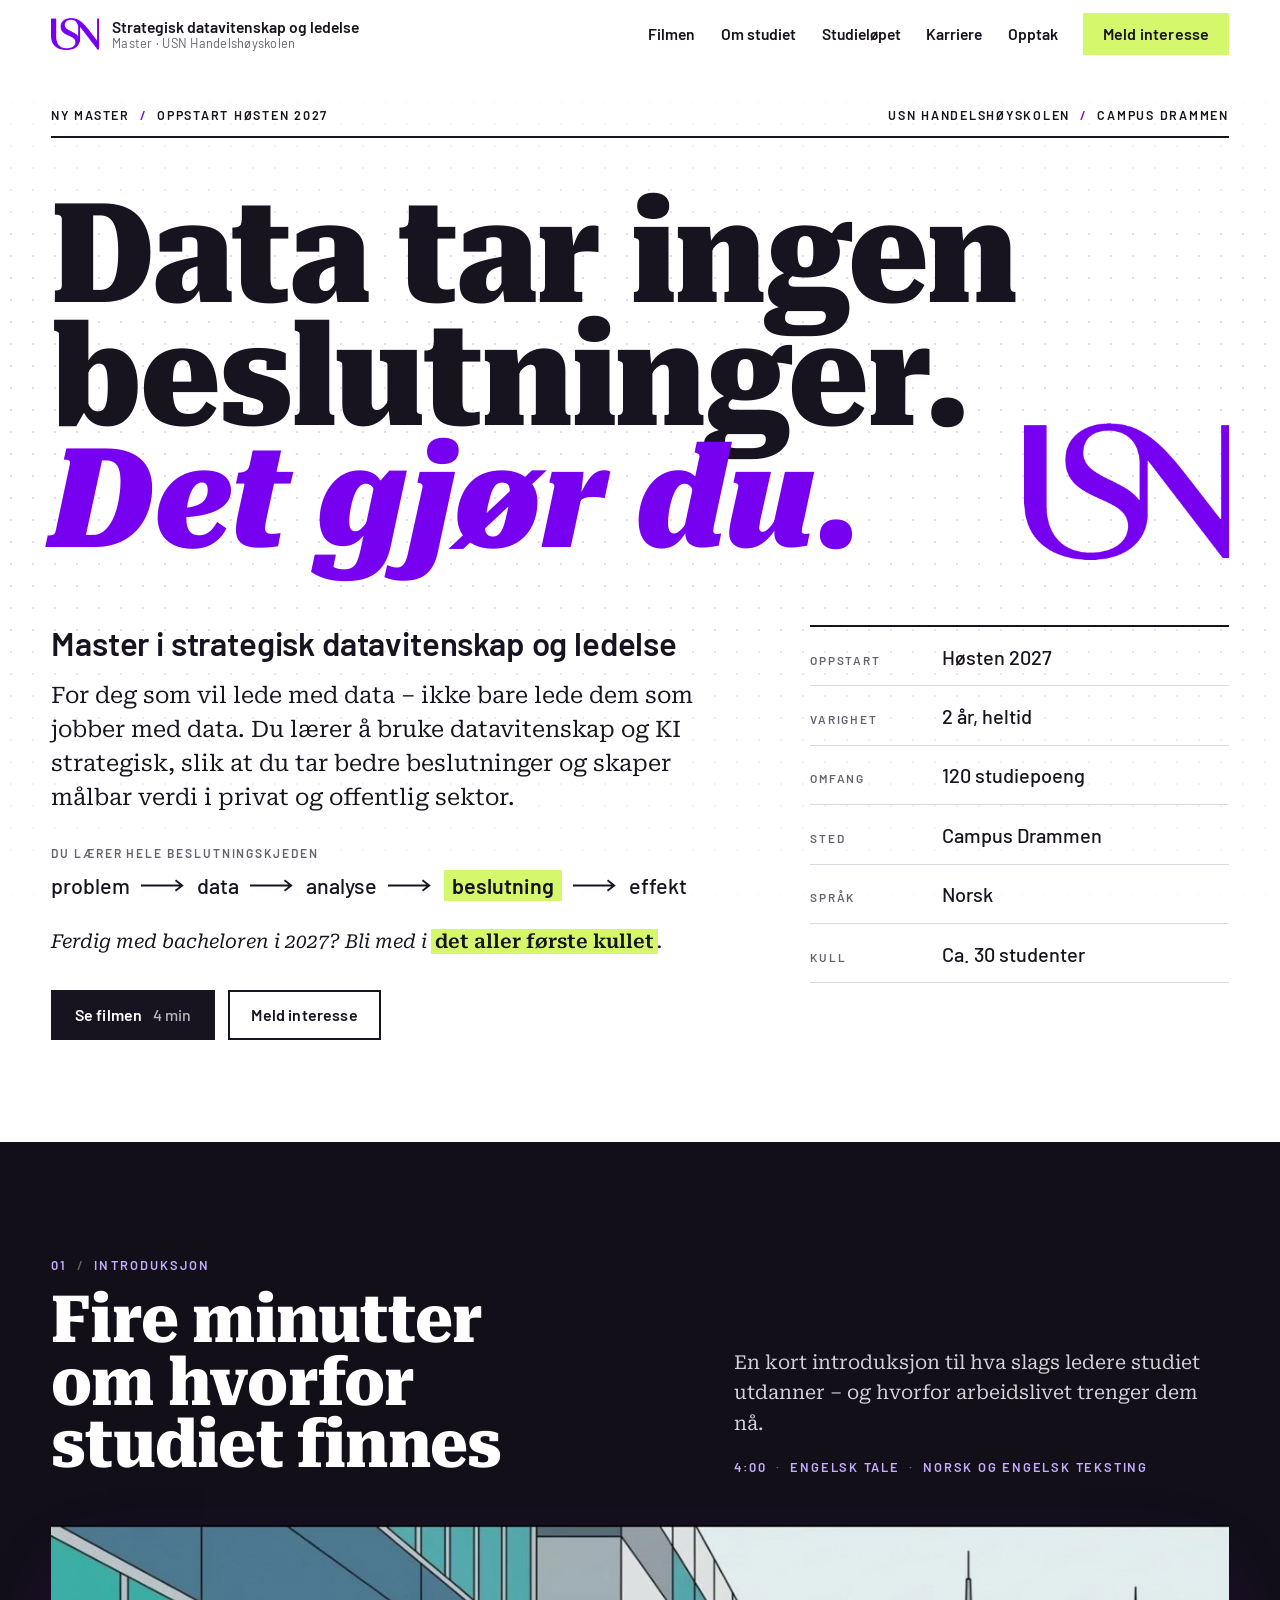
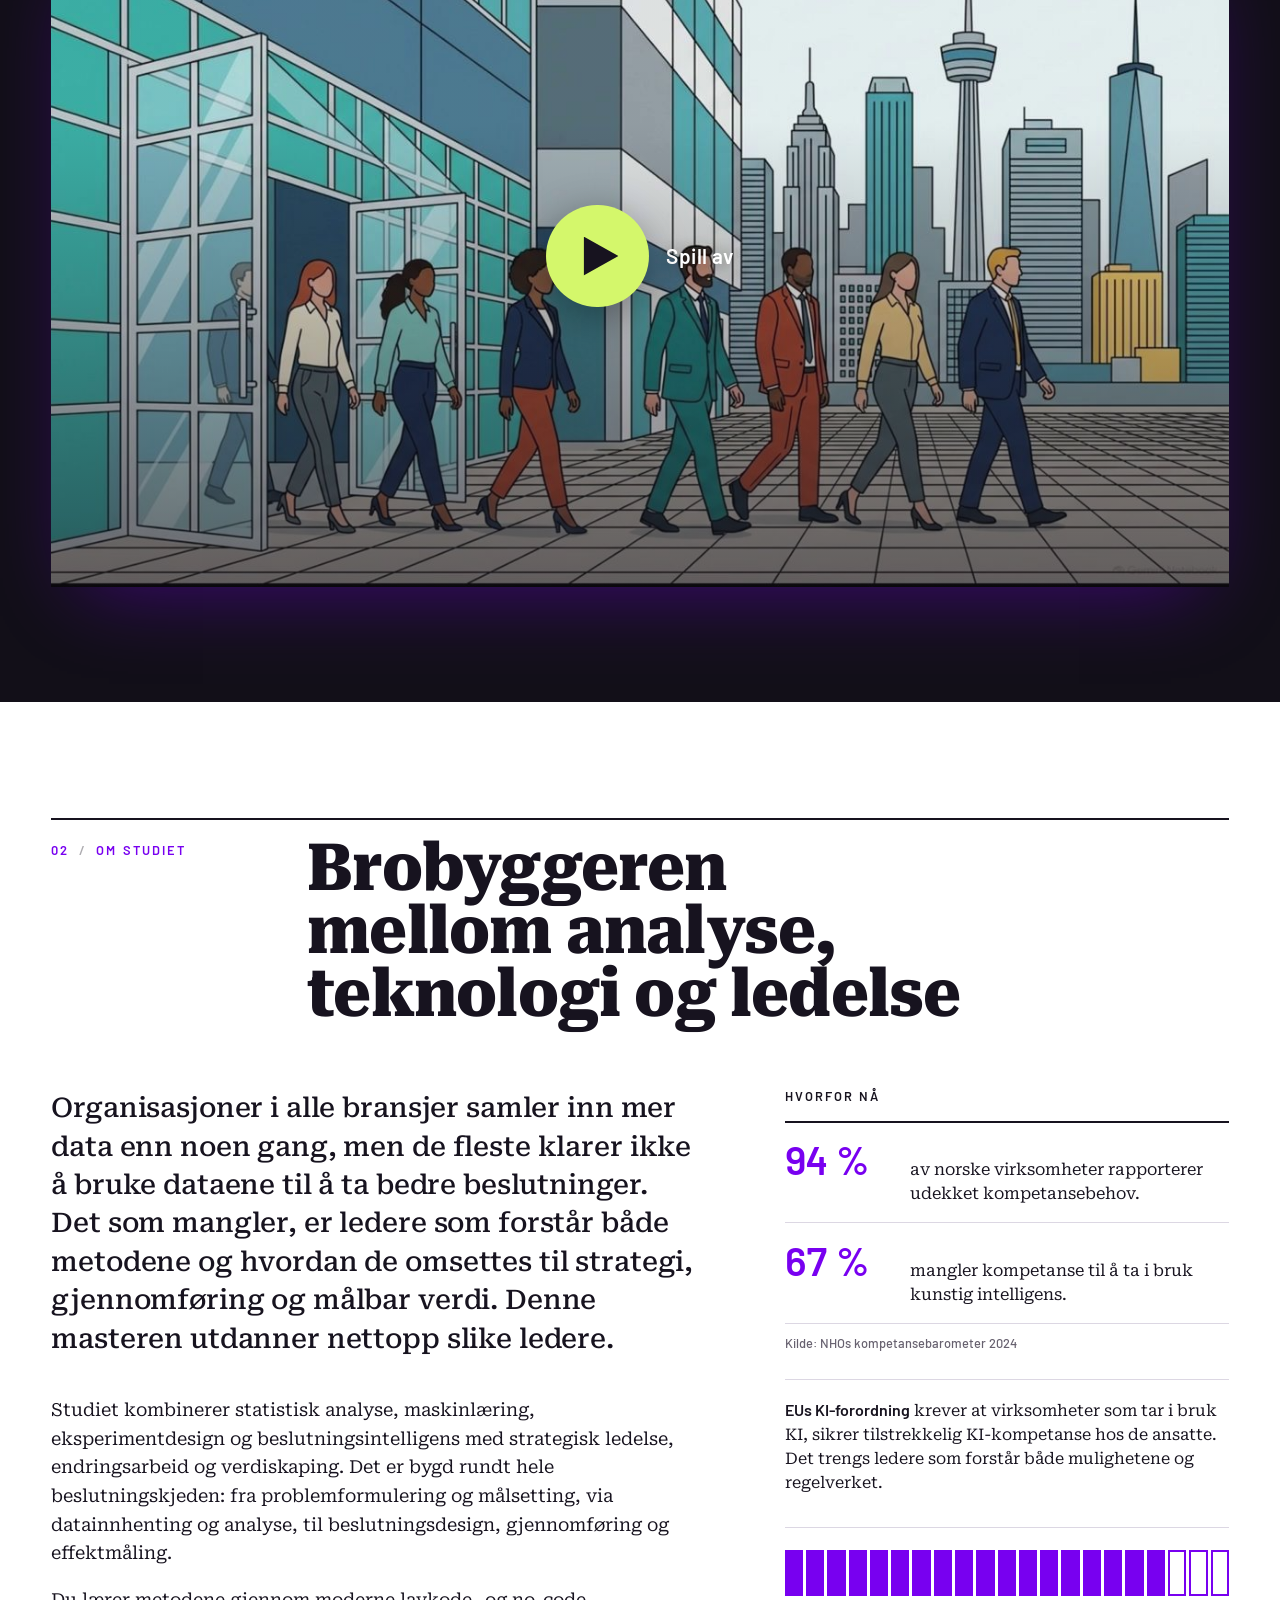
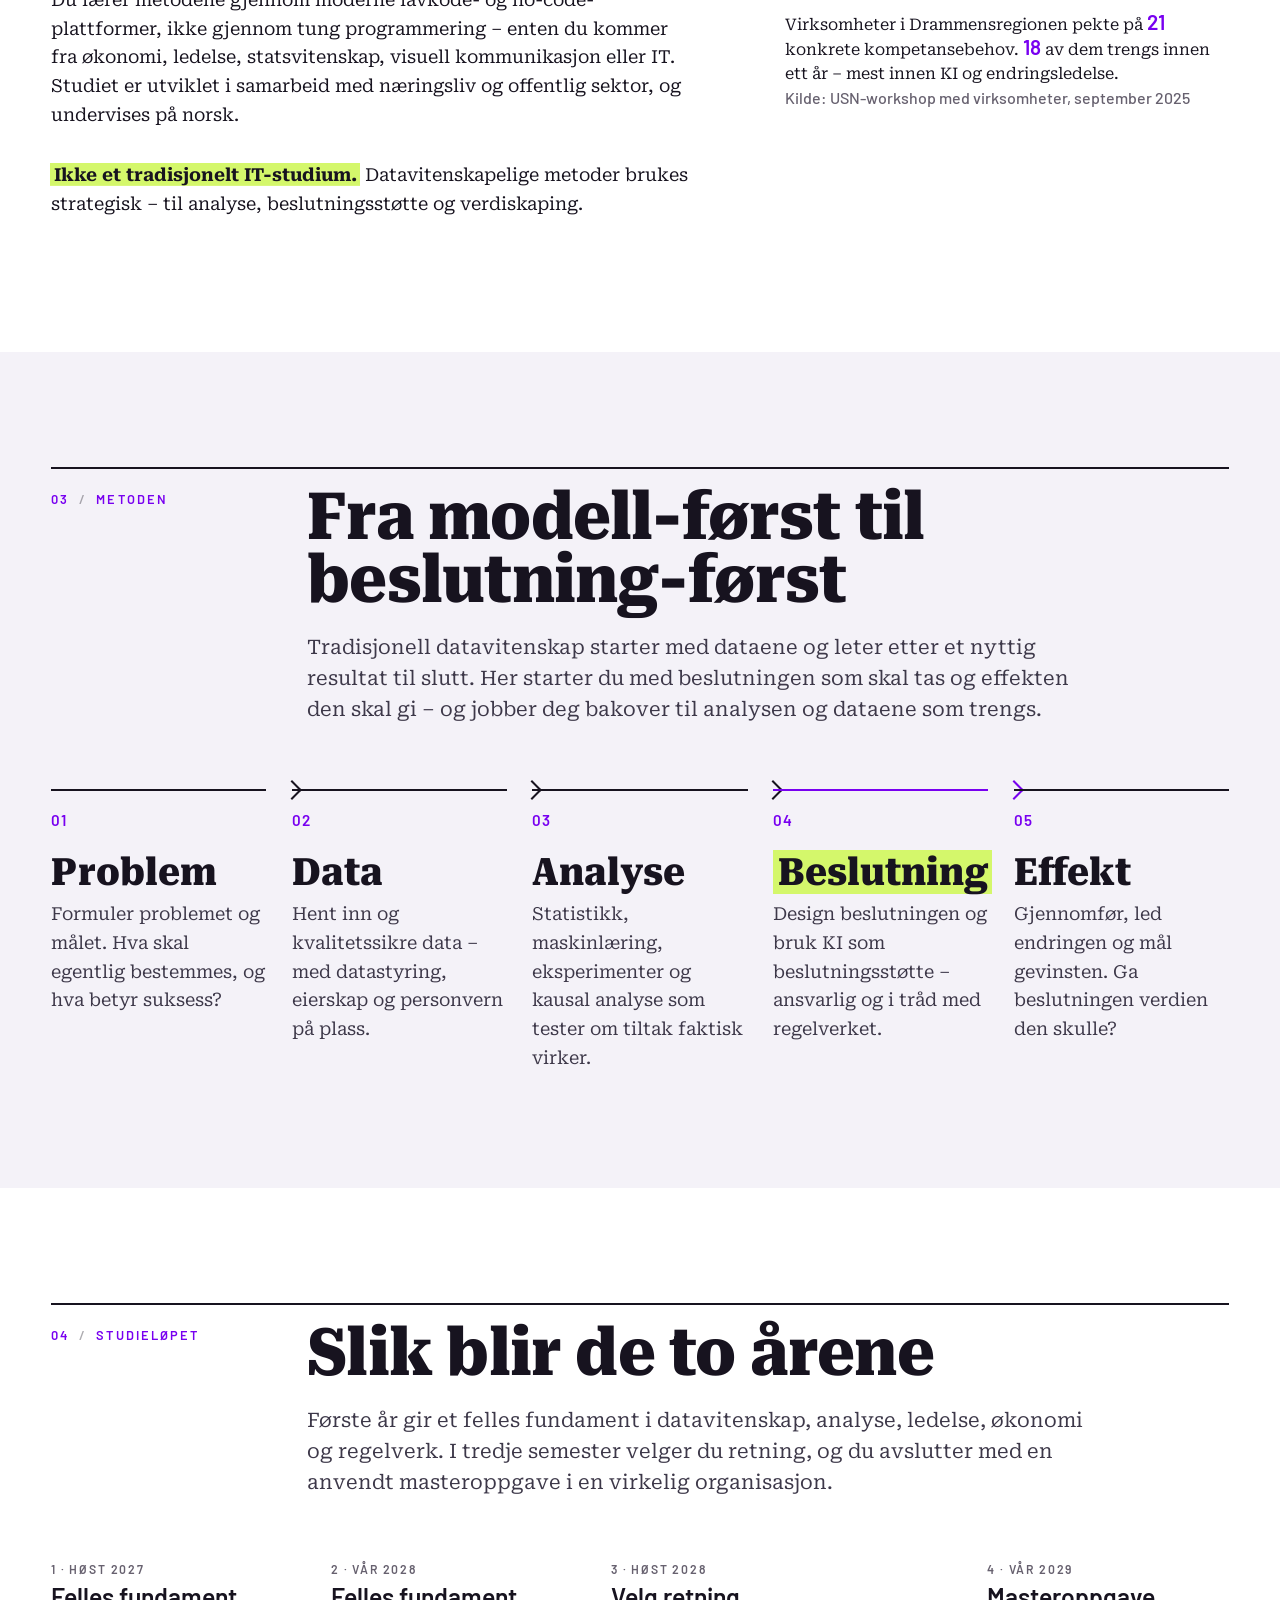
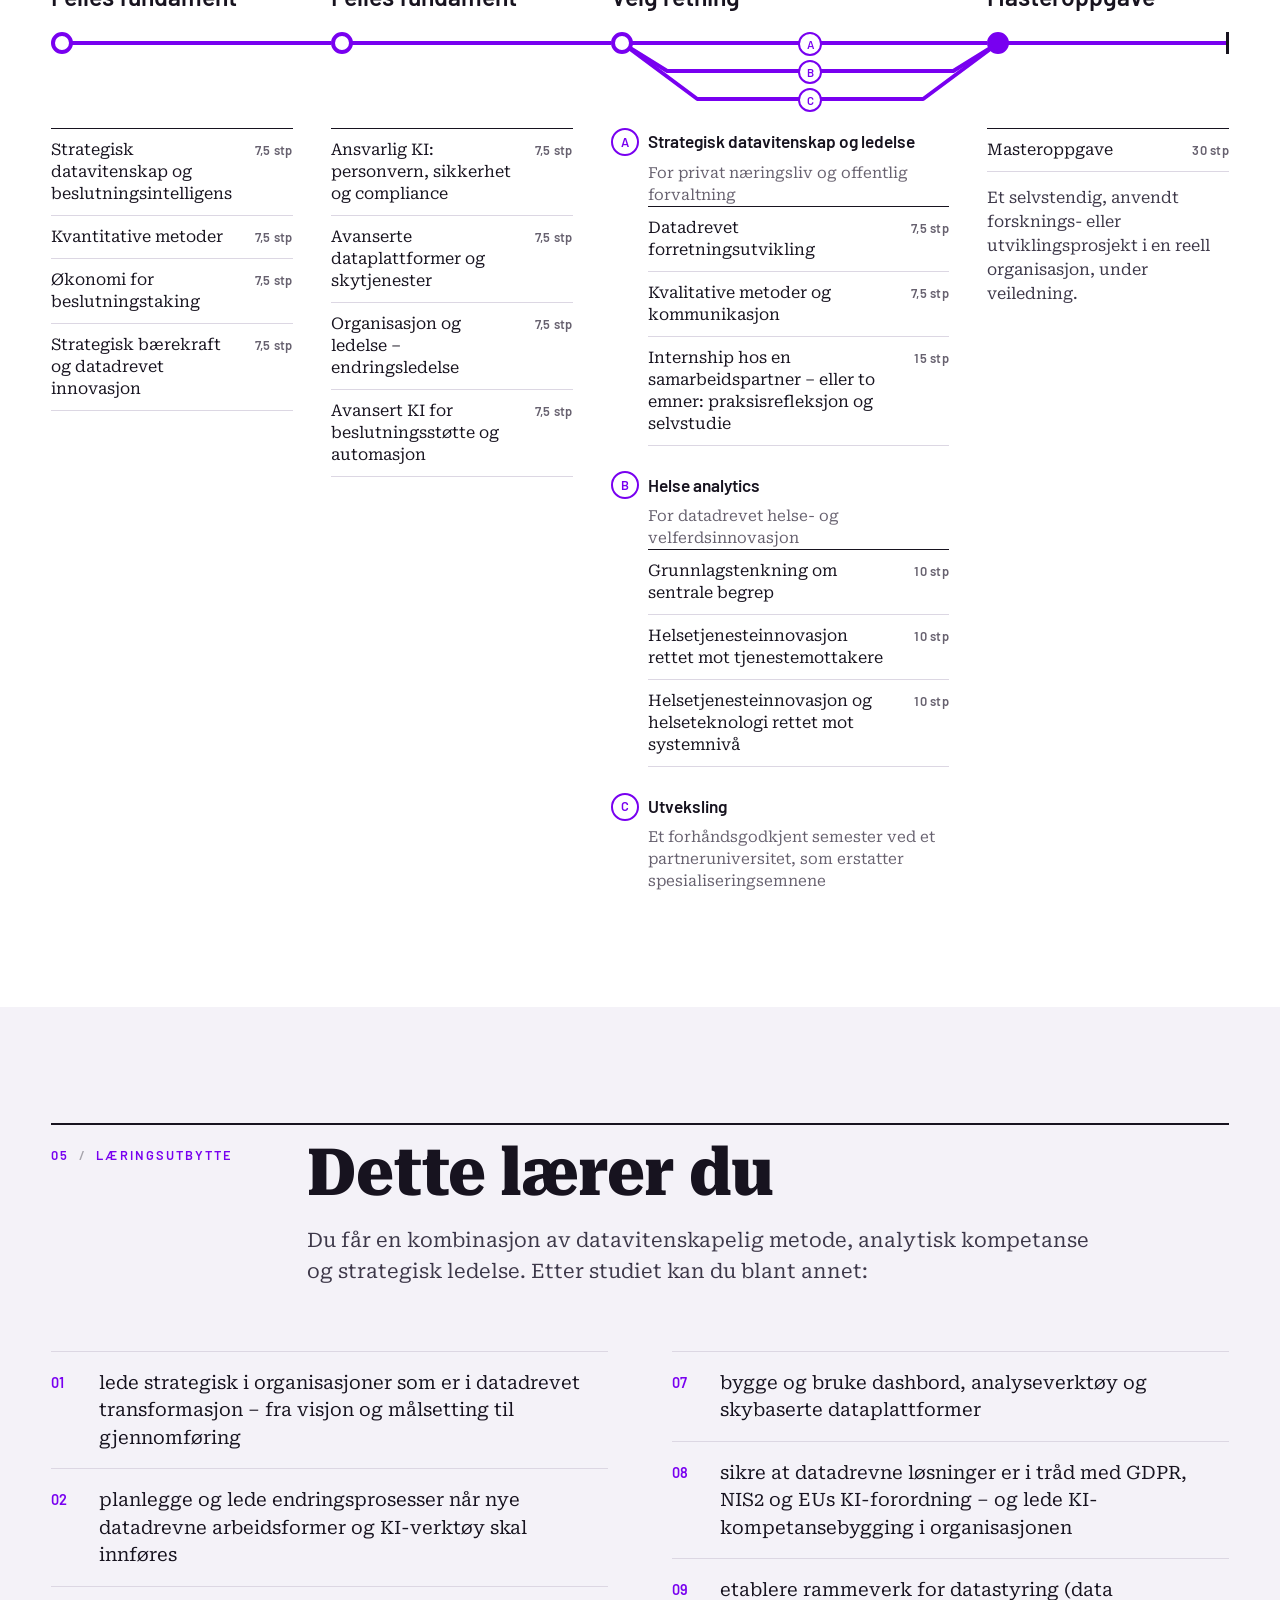
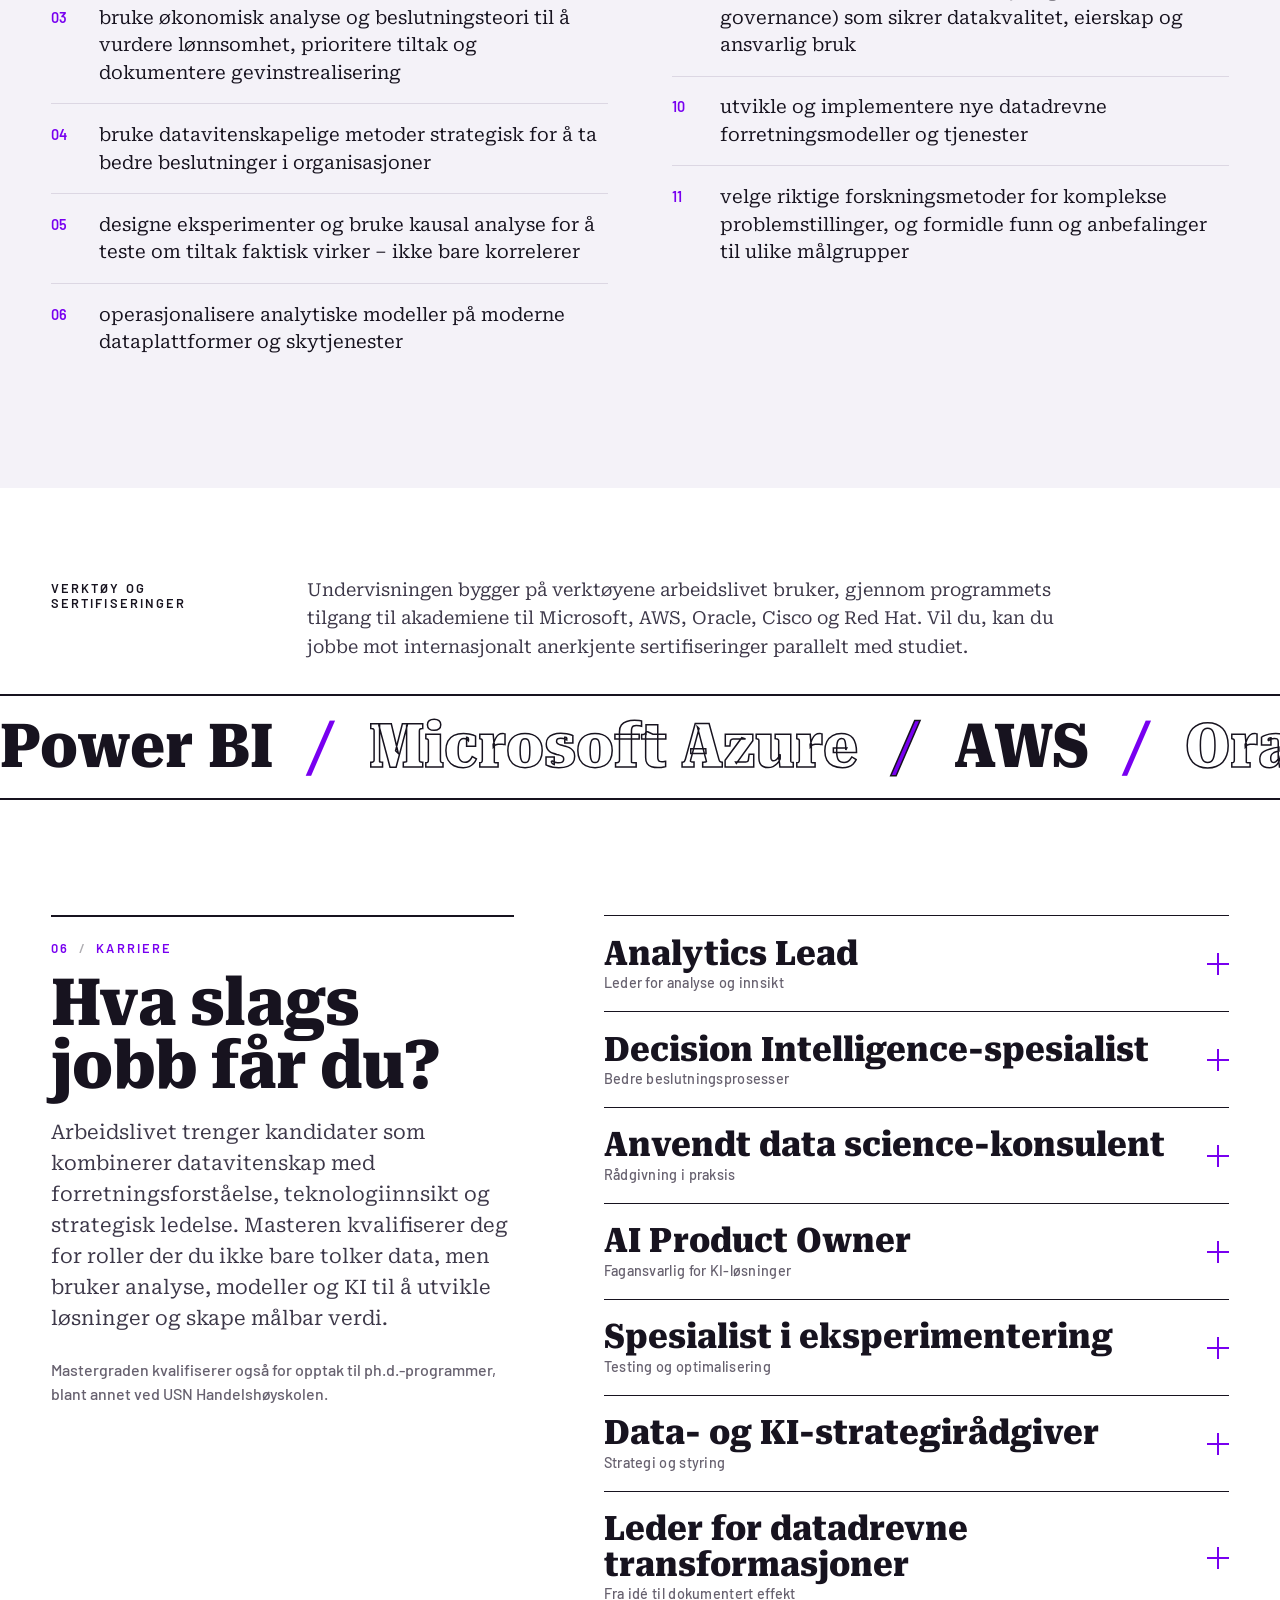
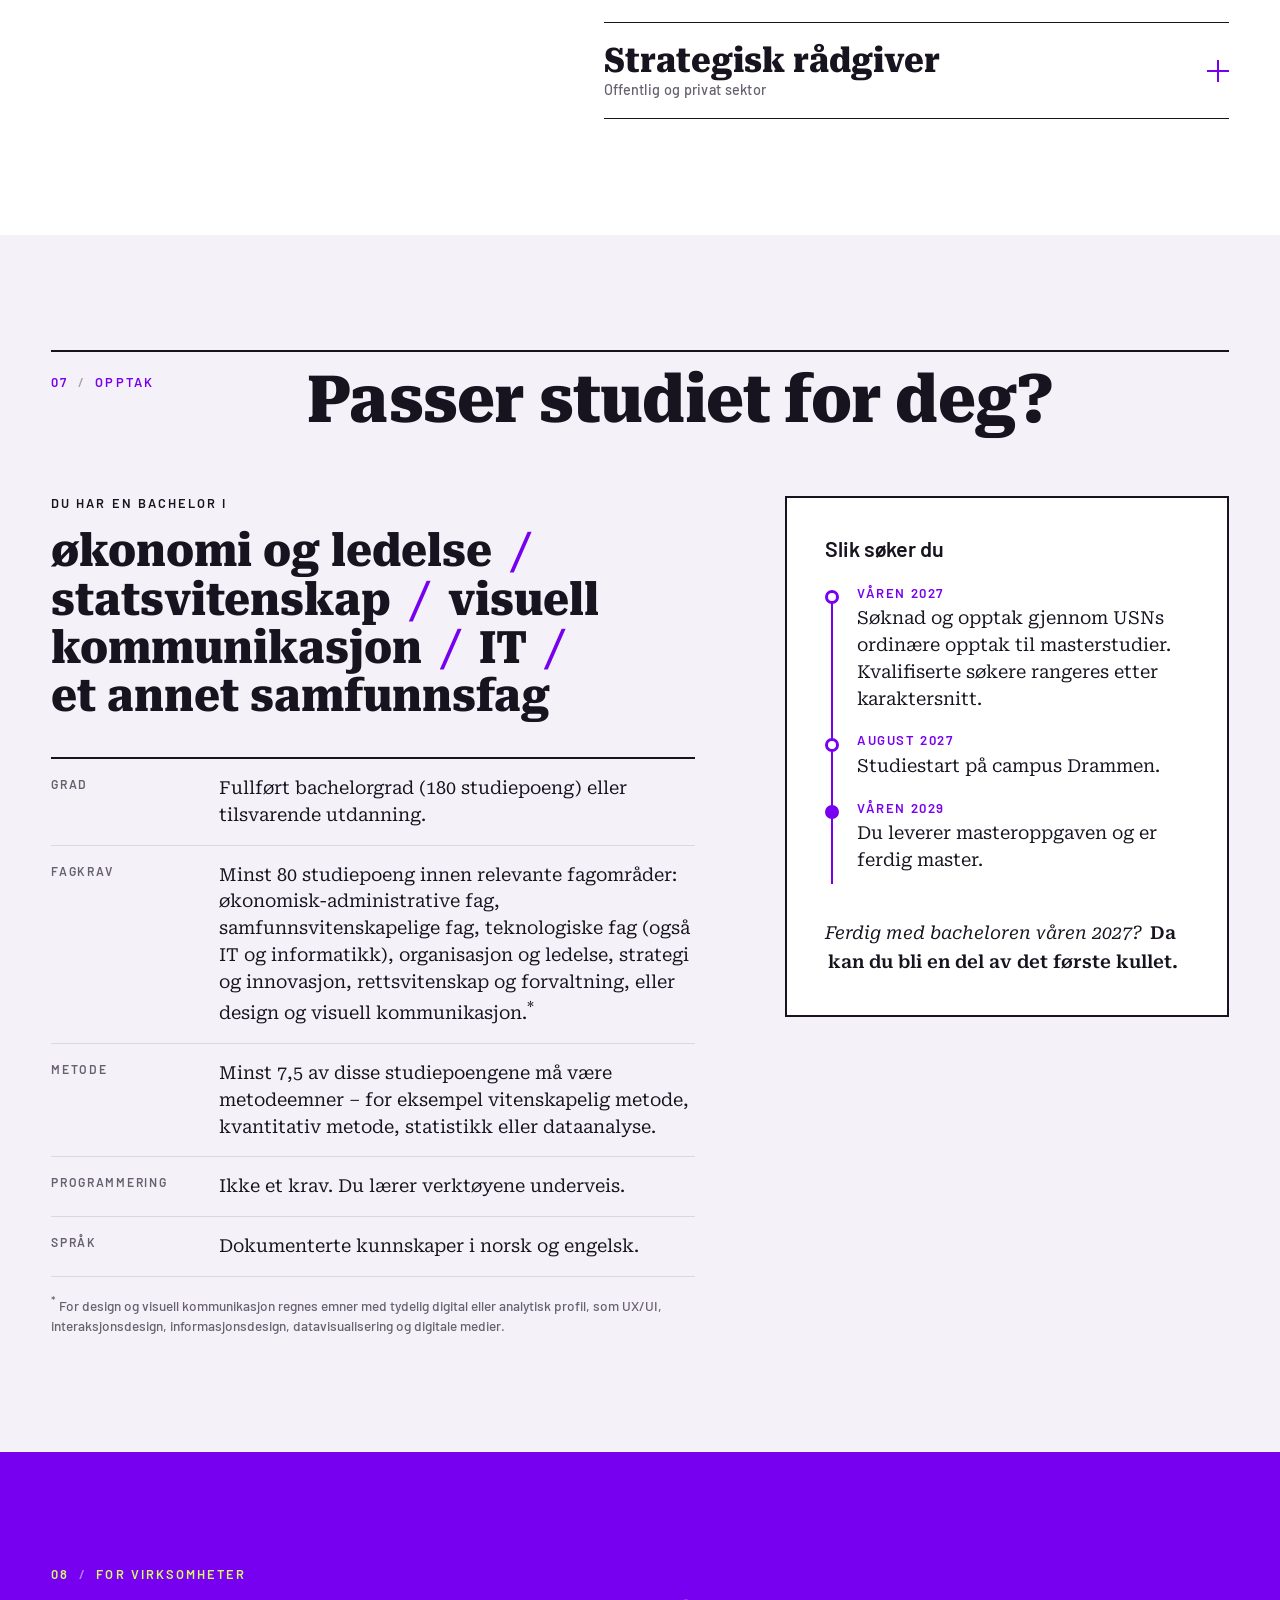
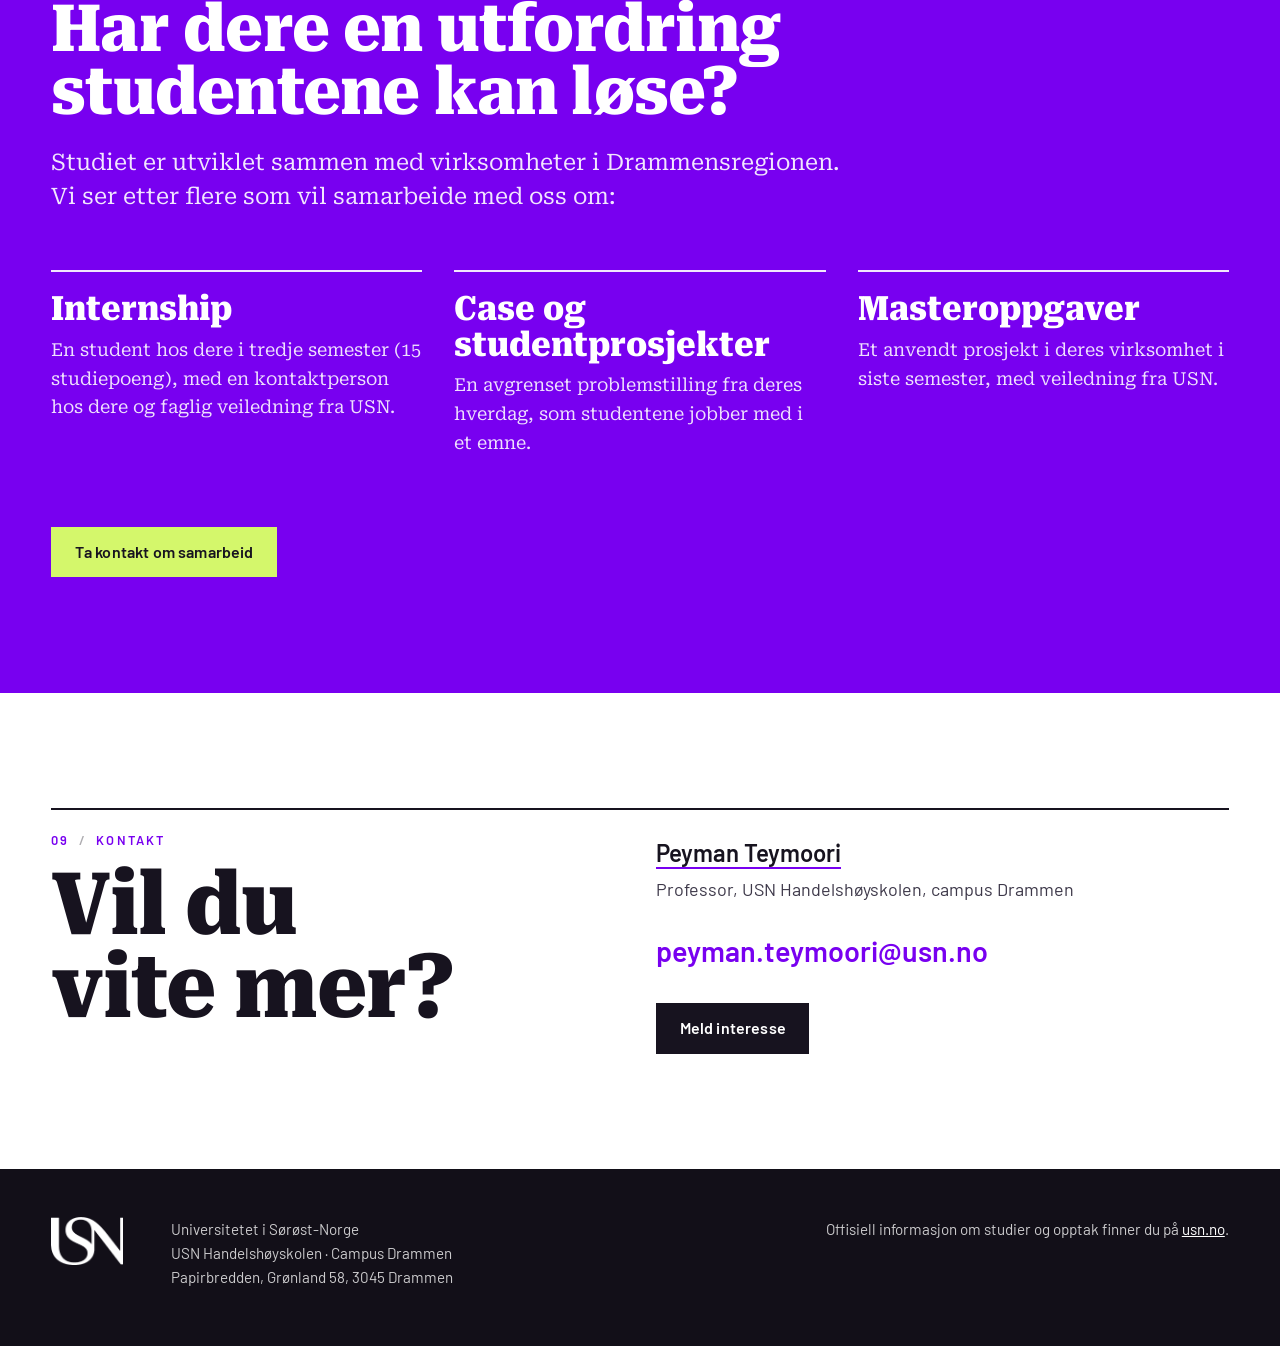
==== commit 70c61fca: "Link Peyman Teymoori's name to his USN profile" ====
--- a/sdl/index.html
+++ b/sdl/index.html
@@ -456,7 +456,7 @@
         <h2 id="kontakt-title">Vil du vite mer?</h2>
       </div>
       <div class="person">
-        <p class="who">Peyman Teymoori</p>
+        <p class="who"><a href="https://www.usn.no/english/about/contact-us/employees/peyman-teymoori">Peyman Teymoori</a></p>
         <p>Professor, USN Handelshøyskolen, campus Drammen</p>
         <a class="mail" href="mailto:peyman.teymoori@usn.no">peyman.teymoori@usn.no</a>
         <div class="actions">
--- a/sdl/assets/css/style.css
+++ b/sdl/assets/css/style.css
@@ -505,6 +505,14 @@
 .contact h2 { font-size: clamp(2.6rem, 1.4rem + 5vw, 6rem); margin-top: .4rem; }
 .person { font-family: var(--sans); padding-top: .4rem; }
 .who { font-weight: 600; font-size: 1.5rem; margin: 0 0 .2rem; }
+.who a {
+  color: var(--ink);
+  text-decoration: underline; text-decoration-color: var(--violet);
+  text-decoration-thickness: 2px; text-underline-offset: .2em;
+  background: linear-gradient(var(--lime), var(--lime)) no-repeat 0 92% / 0% 30%;
+  transition: background-size .3s var(--ease), text-decoration-color .2s;
+}
+.who a:hover { background-size: 100% 30%; text-decoration-color: transparent; }
 .person p { color: var(--ink-2); }
 .mail {
   display: inline-block; font-weight: 600; font-size: clamp(1.25rem, 1rem + 1vw, 1.9rem);
